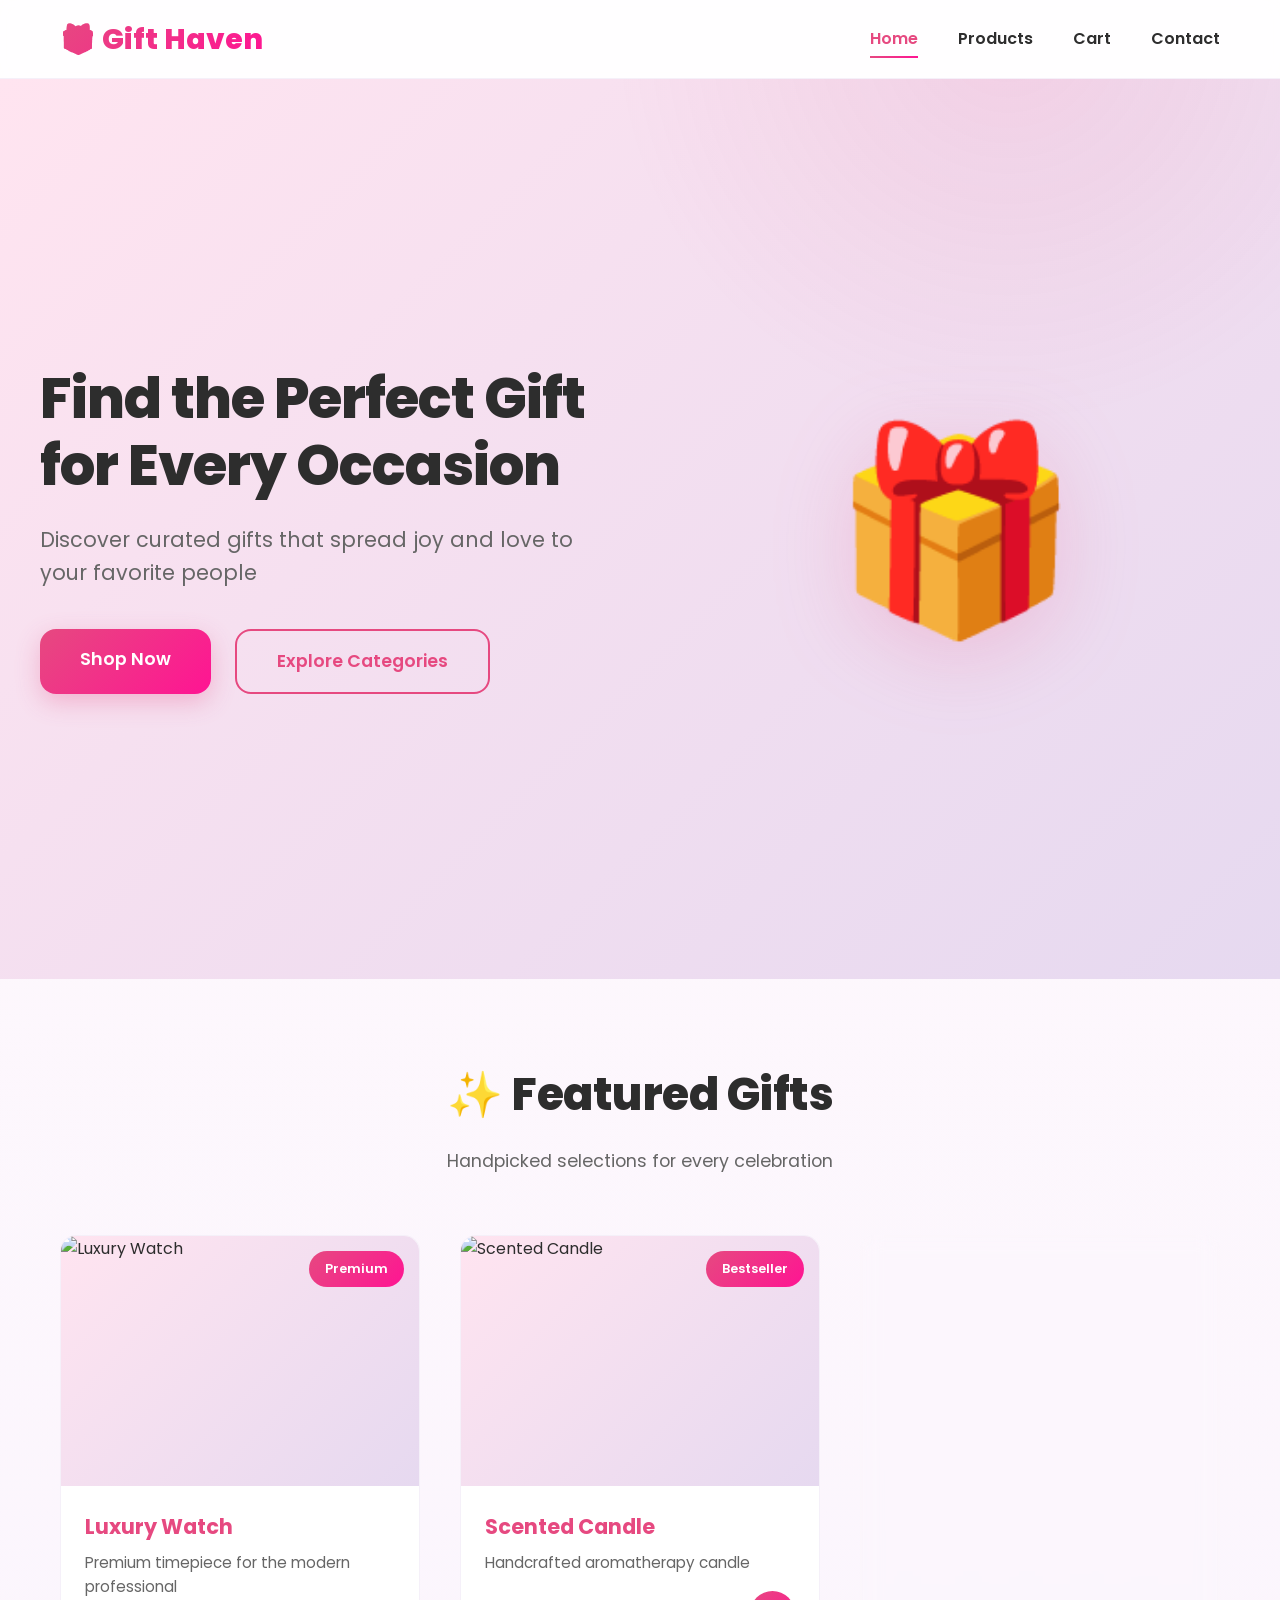
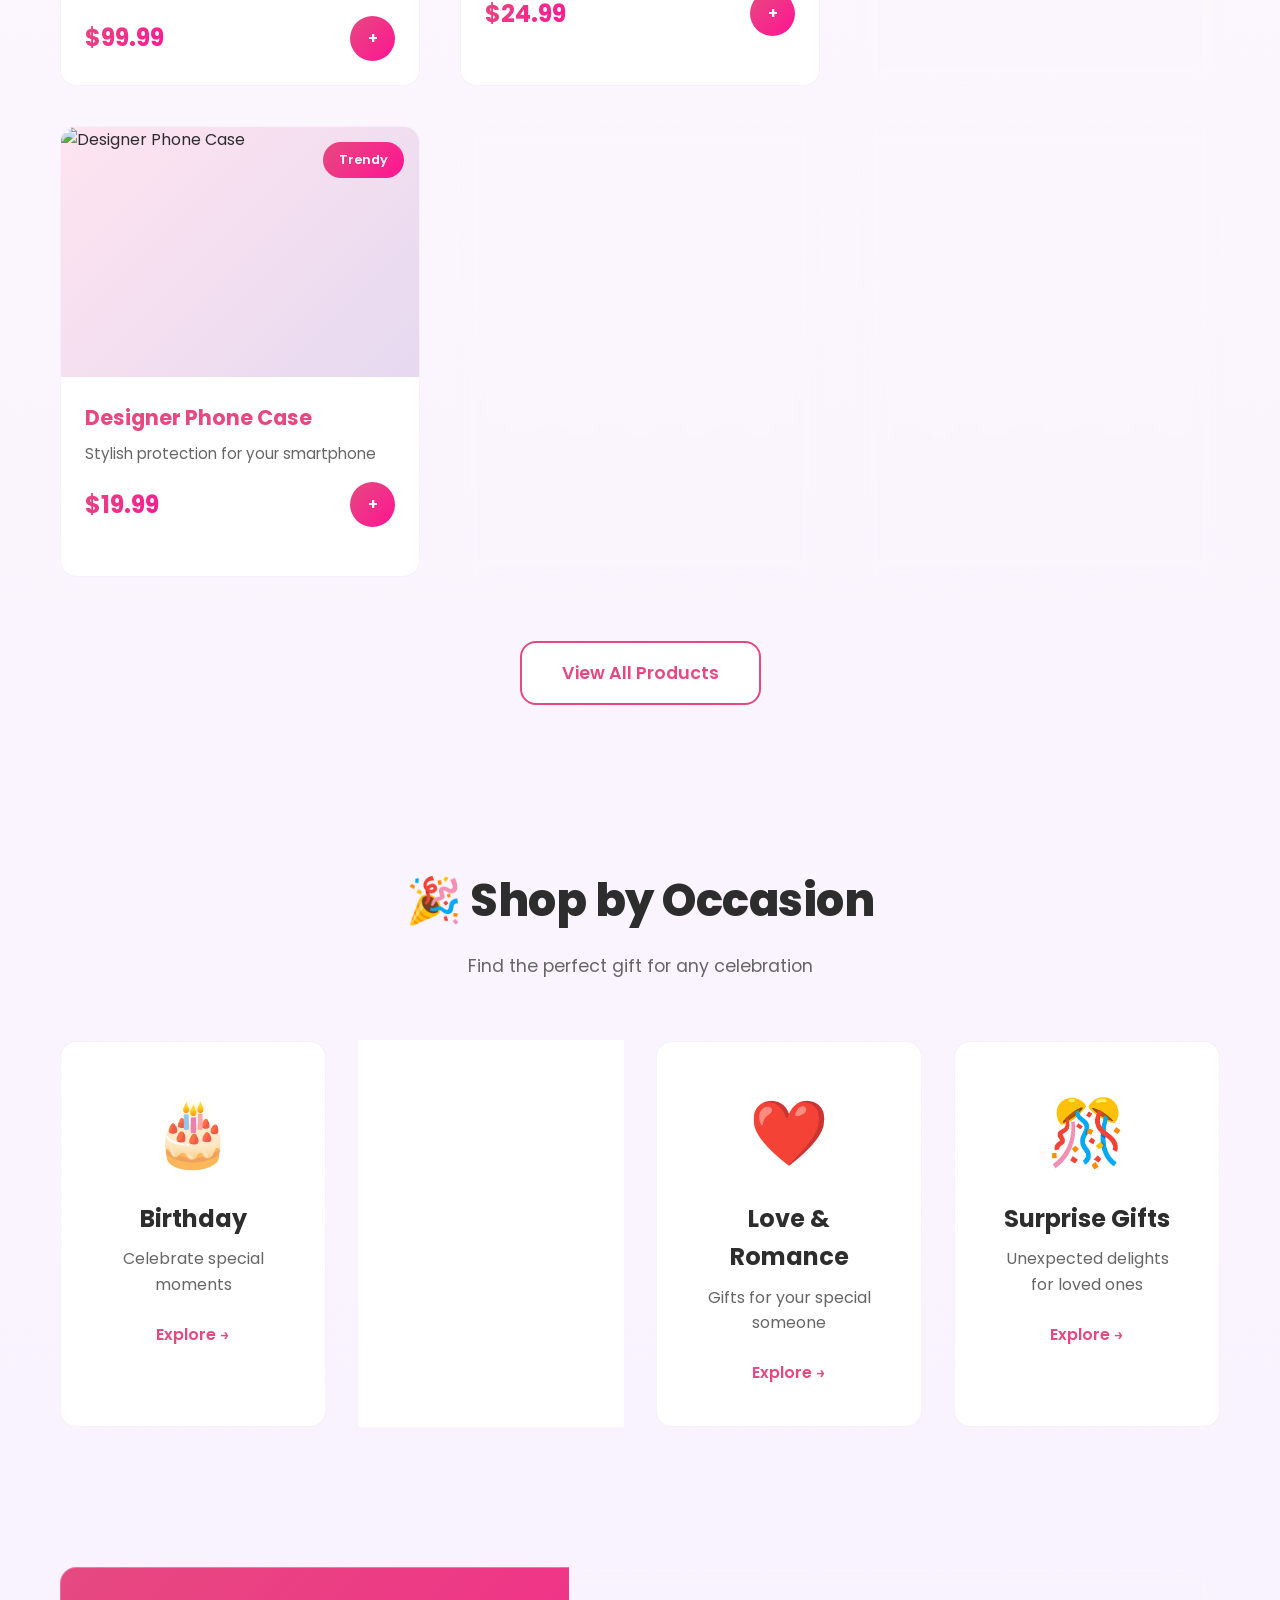
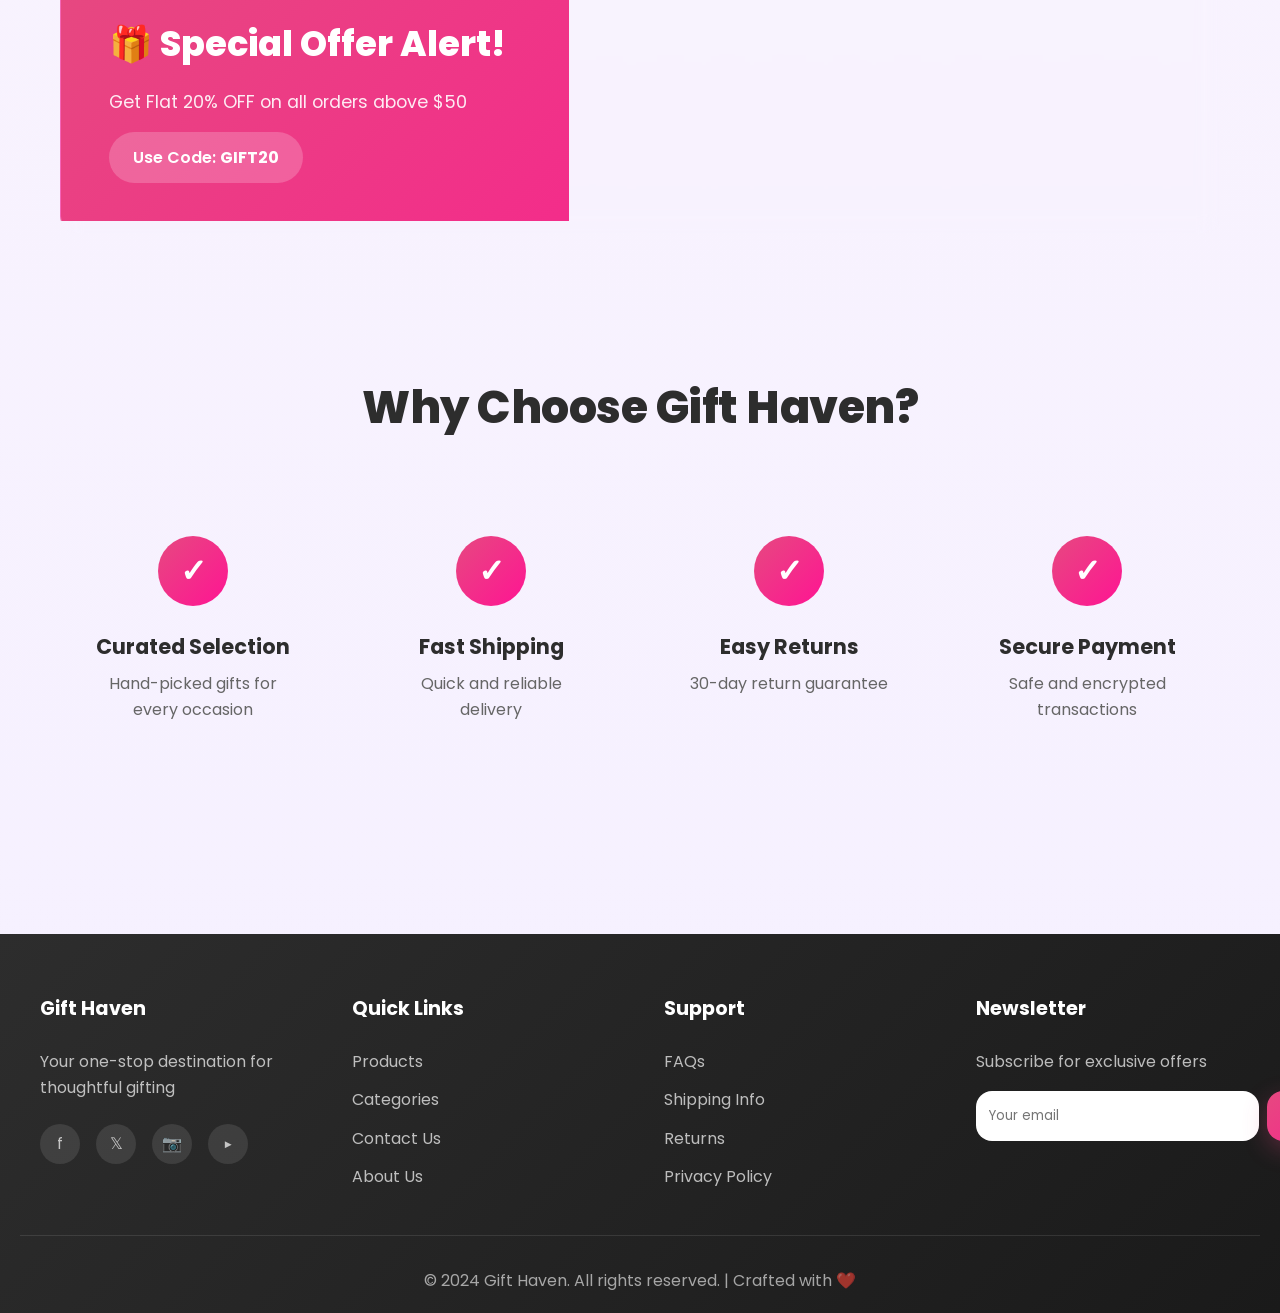
==== gift-haven/index.html @ cdd5e43f "Initial commit: Gift Haven e-commerce website" ====
<!DOCTYPE html>
<html lang="en">

<head>
    <meta charset="UTF-8">
    <meta name="viewport" content="width=device-width, initial-scale=1.0">
    <title>Gift Haven - Find the Perfect Gift for Every Occasion</title>

    <!-- Google Fonts -->
    <link rel="preconnect" href="https://fonts.googleapis.com">
    <link rel="preconnect" href="https://fonts.gstatic.com" crossorigin>
    <link
        href="https://fonts.googleapis.com/css2?family=Poppins:wght@300;400;500;600;700;800&family=Montserrat:wght@400;500;600;700&display=swap"
        rel="stylesheet">

    <link rel="stylesheet" href="css/style.css">
</head>

<body>
    <!-- Navigation Bar -->
    <nav class="navbar" id="navbar">
        <div class="nav-container">
            <div class="logo">🎁 Gift Haven</div>
            <ul class="nav-menu">
                <li><a href="#home" class="nav-link active">Home</a></li>
                <li><a href="products.html" class="nav-link">Products</a></li>
                <li><a href="cart.html" class="nav-link">Cart</a></li>
                <li><a href="contact.html" class="nav-link">Contact</a></li>
            </ul>
        </div>
    </nav>

    <!-- Hero Section -->
    <header class="hero" id="home">
        <div class="hero-bg-gradient"></div>
        <div class="hero-content">
            <div class="hero-text" data-aos="fade-up">
                <h1>Find the Perfect Gift for Every Occasion</h1>
                <p>Discover curated gifts that spread joy and love to your favorite people</p>
                <div class="hero-buttons">
                    <a href="products.html" class="btn btn-primary btn-lg">Shop Now</a>
                    <a href="#categories" class="btn btn-outline btn-lg">Explore Categories</a>
                </div>
            </div>
            <div class="hero-illustration">
                <div class="gift-box">🎁</div>
            </div>
        </div>
    </header>

    <!-- Featured Products Section -->
    <section class="featured" id="featured">
        <div class="section-header">
            <h2>✨ Featured Gifts</h2>
            <p>Handpicked selections for every celebration</p>
        </div>

        <div class="product-grid">
            <!-- Product Card 1 -->
            <div class="product-card glass-effect" data-aos="fade-up">
                <div class="product-image">
                    <img src="images/placeholder-1.jpg" alt="Luxury Watch">
                    <div class="product-badge">Premium</div>
                </div>
                <div class="product-info">
                    <h3>Luxury Watch</h3>
                    <p>Premium timepiece for the modern professional</p>
                    <div class="product-footer">
                        <span class="price">$99.99</span>
                        <button class="btn btn-icon" onclick="addToCart('Luxury Watch', 99.99)">
                            <span class="cart-icon">+</span>
                        </button>
                    </div>
                </div>
            </div>

            <!-- Product Card 2 -->
            <div class="product-card glass-effect" data-aos="fade-up" data-aos-delay="100">
                <div class="product-image">
                    <img src="images/placeholder-2.jpg" alt="Scented Candle">
                    <div class="product-badge">Bestseller</div>
                </div>
                <div class="product-info">
                    <h3>Scented Candle</h3>
                    <p>Handcrafted aromatherapy candle</p>
                    <div class="product-footer">
                        <span class="price">$24.99</span>
                        <button class="btn btn-icon" onclick="addToCart('Scented Candle', 24.99)">
                            <span class="cart-icon">+</span>
                        </button>
                    </div>
                </div>
            </div>

            <!-- Product Card 3 -->
            <div class="product-card glass-effect" data-aos="fade-up" data-aos-delay="200">
                <div class="product-image">
                    <img src="images/placeholder-3.jpg" alt="Wireless Headphones">
                    <div class="product-badge">New</div>
                </div>
                <div class="product-info">
                    <h3>Wireless Headphones</h3>
                    <p>Premium sound quality, noise-cancelling</p>
                    <div class="product-footer">
                        <span class="price">$79.99</span>
                        <button class="btn btn-icon" onclick="addToCart('Wireless Headphones', 79.99)">
                            <span class="cart-icon">+</span>
                        </button>
                    </div>
                </div>
            </div>

            <!-- Product Card 4 -->
            <div class="product-card glass-effect" data-aos="fade-up" data-aos-delay="300">
                <div class="product-image">
                    <img src="images/placeholder-4.jpg" alt="Designer Phone Case">
                    <div class="product-badge">Trendy</div>
                </div>
                <div class="product-info">
                    <h3>Designer Phone Case</h3>
                    <p>Stylish protection for your smartphone</p>
                    <div class="product-footer">
                        <span class="price">$19.99</span>
                        <button class="btn btn-icon" onclick="addToCart('Designer Phone Case', 19.99)">
                            <span class="cart-icon">+</span>
                        </button>
                    </div>
                </div>
            </div>

            <!-- Product Card 5 -->
            <div class="product-card glass-effect" data-aos="fade-up" data-aos-delay="400">
                <div class="product-image">
                    <img src="images/placeholder-5.jpg" alt="Smart Coffee Maker">
                    <div class="product-badge">Tech</div>
                </div>
                <div class="product-info">
                    <h3>Smart Coffee Maker</h3>
                    <p>App-controlled brewing for tech enthusiasts</p>
                    <div class="product-footer">
                        <span class="price">$129.99</span>
                        <button class="btn btn-icon" onclick="addToCart('Smart Coffee Maker', 129.99)">
                            <span class="cart-icon">+</span>
                        </button>
                    </div>
                </div>
            </div>

            <!-- Product Card 6 -->
            <div class="product-card glass-effect" data-aos="fade-up" data-aos-delay="500">
                <div class="product-image">
                    <img src="images/placeholder-6.jpg" alt="Ceramic Plant Pot">
                    <div class="product-badge">Eco</div>
                </div>
                <div class="product-info">
                    <h3>Ceramic Plant Pot</h3>
                    <p>Beautiful handmade plant container</p>
                    <div class="product-footer">
                        <span class="price">$34.99</span>
                        <button class="btn btn-icon" onclick="addToCart('Ceramic Plant Pot', 34.99)">
                            <span class="cart-icon">+</span>
                        </button>
                    </div>
                </div>
            </div>
        </div>

        <div class="view-all-container">
            <a href="products.html" class="btn btn-secondary btn-lg">View All Products</a>
        </div>
    </section>

    <!-- Categories Section -->
    <section class="categories" id="categories">
        <div class="section-header">
            <h2>🎉 Shop by Occasion</h2>
            <p>Find the perfect gift for any celebration</p>
        </div>

        <div class="categories-grid">
            <!-- Birthday Category -->
            <div class="category-card glass-effect" data-aos="fade-up">
                <div class="category-icon">🎂</div>
                <h3>Birthday</h3>
                <p>Celebrate special moments</p>
                <a href="products.html" class="category-link">Explore →</a>
            </div>

            <!-- Anniversary Category -->
            <div class="category-card glass-effect" data-aos="fade-up" data-aos-delay="100">
                <div class="category-icon">💑</div>
                <h3>Anniversary</h3>
                <p>Express your love and affection</p>
                <a href="products.html" class="category-link">Explore →</a>
            </div>

            <!-- Love & Romance Category -->
            <div class="category-card glass-effect" data-aos="fade-up" data-aos-delay="200">
                <div class="category-icon">❤️</div>
                <h3>Love & Romance</h3>
                <p>Gifts for your special someone</p>
                <a href="products.html" class="category-link">Explore →</a>
            </div>

            <!-- Surprise & Celebration Category -->
            <div class="category-card glass-effect" data-aos="fade-up" data-aos-delay="300">
                <div class="category-icon">🎊</div>
                <h3>Surprise Gifts</h3>
                <p>Unexpected delights for loved ones</p>
                <a href="products.html" class="category-link">Explore →</a>
            </div>
        </div>
    </section>

    <!-- Special Offer Banner -->
    <section class="special-offer">
        <div class="offer-content glass-effect">
            <div class="offer-text">
                <h2>🎁 Special Offer Alert!</h2>
                <p>Get Flat 20% OFF on all orders above $50</p>
                <span class="offer-code">Use Code: <strong>GIFT20</strong></span>
            </div>
            <a href="products.html" class="btn btn-white btn-lg">Claim Your Discount</a>
        </div>
    </section>

    <!-- Why Choose Us Section -->
    <section class="why-us">
        <div class="section-header">
            <h2>Why Choose Gift Haven?</h2>
        </div>

        <div class="benefits-grid">
            <div class="benefit-card" data-aos="fade-up">
                <div class="benefit-icon">✓</div>
                <h3>Curated Selection</h3>
                <p>Hand-picked gifts for every occasion</p>
            </div>

            <div class="benefit-card" data-aos="fade-up" data-aos-delay="100">
                <div class="benefit-icon">✓</div>
                <h3>Fast Shipping</h3>
                <p>Quick and reliable delivery</p>
            </div>

            <div class="benefit-card" data-aos="fade-up" data-aos-delay="200">
                <div class="benefit-icon">✓</div>
                <h3>Easy Returns</h3>
                <p>30-day return guarantee</p>
            </div>

            <div class="benefit-card" data-aos="fade-up" data-aos-delay="300">
                <div class="benefit-icon">✓</div>
                <h3>Secure Payment</h3>
                <p>Safe and encrypted transactions</p>
            </div>
        </div>
    </section>

    <!-- Footer -->
    <footer class="footer">
        <div class="footer-container">
            <div class="footer-section">
                <h4>Gift Haven</h4>
                <p>Your one-stop destination for thoughtful gifting</p>
                <div class="social-links">
                    <a href="#" class="social-icon">f</a>
                    <a href="#" class="social-icon">𝕏</a>
                    <a href="#" class="social-icon">📷</a>
                    <a href="#" class="social-icon">▶️</a>
                </div>
            </div>

            <div class="footer-section">
                <h4>Quick Links</h4>
                <ul>
                    <li><a href="products.html">Products</a></li>
                    <li><a href="#categories">Categories</a></li>
                    <li><a href="contact.html">Contact Us</a></li>
                    <li><a href="#">About Us</a></li>
                </ul>
            </div>

            <div class="footer-section">
                <h4>Support</h4>
                <ul>
                    <li><a href="#">FAQs</a></li>
                    <li><a href="#">Shipping Info</a></li>
                    <li><a href="#">Returns</a></li>
                    <li><a href="#">Privacy Policy</a></li>
                </ul>
            </div>

            <div class="footer-section">
                <h4>Newsletter</h4>
                <p>Subscribe for exclusive offers</p>
                <form class="newsletter-form">
                    <input type="email" placeholder="Your email" required>
                    <button type="submit" class="btn btn-primary">Subscribe</button>
                </form>
            </div>
        </div>

        <div class="footer-bottom">
            <p>&copy; 2024 Gift Haven. All rights reserved. | Crafted with ❤️</p>
        </div>
    </footer>

    <script src="js/script.js"></script>
    <script>
        // Navbar scroll effect
        window.addEventListener('scroll', function () {
            const navbar = document.getElementById('navbar');
            if (window.scrollY > 50) {
                navbar.classList.add('scrolled');
            } else {
                navbar.classList.remove('scrolled');
            }
        });

        // Smooth scroll for navigation links
        document.querySelectorAll('a[href^="#"]').forEach(anchor => {
            anchor.addEventListener('click', function (e) {
                e.preventDefault();
                const target = document.querySelector(this.getAttribute('href'));
                if (target) {
                    target.scrollIntoView({ behavior: 'smooth' });
                }
            });
        });
    </script>
</body>

</html>
---- gift-haven/css/style.css ----
/* ================================
   Gift Haven - Premium Stylesheet
   ================================ */

/* Root Variables with Modern Color Palette */
:root {
    --primary-color: #e64980;
    --secondary-color: #ff1493;
    --accent-color: #b19cd9;
    --light-purple: #e6d9f0;
    --soft-pink: #ffe4f0;
    --white: #ffffff;
    --dark-text: #2d2d2d;
    --light-text: #666666;
    --border-color: rgba(230, 217, 240, 0.4);
    --padding: 20px;
    --border-radius: 16px;
    --gradient-primary: linear-gradient(135deg, #e64980 0%, #ff1493 100%);
    --gradient-light: linear-gradient(135deg, #ffe4f0 0%, #e6d9f0 100%);
}

/* Animations */
@keyframes fadeInUp {
    from {
        opacity: 0;
        transform: translateY(30px);
    }
    to {
        opacity: 1;
        transform: translateY(0);
    }
}

@keyframes slideIn {
    from {
        transform: translateX(400px);
        opacity: 0;
    }
    to {
        transform: translateX(0);
        opacity: 1;
    }
}

@keyframes slideOut {
    from {
        transform: translateX(0);
        opacity: 1;
    }
    to {
        transform: translateX(400px);
        opacity: 0;
    }
}

@keyframes float {
    0%, 100% {
        transform: translateY(0px);
    }
    50% {
        transform: translateY(-15px);
    }
}

@keyframes glow {
    0%, 100% {
        box-shadow: 0 0 20px rgba(230, 73, 128, 0.3);
    }
    50% {
        box-shadow: 0 0 40px rgba(230, 73, 128, 0.6);
    }
}

/* Reset & Base Styles */
* {
    margin: 0;
    padding: 0;
    box-sizing: border-box;
}

html {
    scroll-behavior: smooth;
}

body {
    font-family: 'Poppins', 'Montserrat', sans-serif;
    line-height: 1.6;
    color: var(--dark-text);
    background: linear-gradient(180deg, #fff9fc 0%, #f5f0ff 100%);
    min-height: 100vh;
}

/* Glassmorphism Effect */
.glass-effect {
    background: rgba(255, 255, 255, 0.95);
    backdrop-filter: blur(10px);
    border: 1px solid var(--border-color);
    border-radius: var(--border-radius);
}

/* ================================
   Navigation Bar - Modern Sticky
   ================================ */
.navbar {
    background: rgba(255, 255, 255, 0.8);
    backdrop-filter: blur(10px);
    border-bottom: 1px solid var(--border-color);
    position: sticky;
    top: 0;
    z-index: 1000;
    transition: all 0.3s ease;
}

.navbar.scrolled {
    box-shadow: 0 8px 32px rgba(0, 0, 0, 0.1);
    background: rgba(255, 255, 255, 0.95);
}

.nav-container {
    max-width: 1200px;
    margin: 0 auto;
    display: flex;
    justify-content: space-between;
    align-items: center;
    padding: 1rem var(--padding);
}

.logo {
    font-size: 1.8rem;
    font-weight: 800;
    background: var(--gradient-primary);
    -webkit-background-clip: text;
    -webkit-text-fill-color: transparent;
    background-clip: text;
    transition: transform 0.3s ease;
}

.logo:hover {
    transform: scale(1.05);
}

.nav-menu {
    list-style: none;
    display: flex;
    gap: 2.5rem;
}

.nav-link {
    text-decoration: none;
    color: var(--dark-text);
    font-weight: 600;
    font-size: 1rem;
    transition: all 0.3s ease;
    position: relative;
    padding: 0.5rem 0;
}

.nav-link::after {
    content: '';
    position: absolute;
    bottom: 0;
    left: 0;
    width: 0;
    height: 2px;
    background: var(--gradient-primary);
    transition: width 0.3s ease;
}

.nav-link:hover::after,
.nav-link.active::after {
    width: 100%;
}

.nav-link:hover,
.nav-link.active {
    color: var(--primary-color);
}

/* ================================
   Hero Section - Modern & Animated
   ================================ */
.hero {
    position: relative;
    min-height: 100vh;
    display: flex;
    align-items: center;
    justify-content: center;
    overflow: hidden;
    padding: 80px var(--padding);
}

.hero-bg-gradient {
    position: absolute;
    top: 0;
    left: 0;
    right: 0;
    bottom: 0;
    background: var(--gradient-light);
    z-index: 0;
}

.hero::before {
    content: '';
    position: absolute;
    top: -50%;
    right: -10%;
    width: 800px;
    height: 800px;
    background: radial-gradient(circle, rgba(230, 73, 128, 0.1) 0%, transparent 70%);
    border-radius: 50%;
    z-index: 1;
}

.hero {
    background: linear-gradient(135deg, #ffe4f0 0%, #e6d9f0 50%, #fff9fc 100%);
}

.hero-content {
    max-width: 1200px;
    display: grid;
    grid-template-columns: 1fr 1fr;
    gap: 4rem;
    align-items: center;
    position: relative;
    z-index: 2;
}

.hero-text {
    animation: fadeInUp 1s ease-out;
}

.hero-text h1 {
    font-size: 3.5rem;
    font-weight: 800;
    line-height: 1.2;
    margin-bottom: 1.5rem;
    color: var(--dark-text);
    letter-spacing: -1px;
}

.hero-text h1 span {
    background: var(--gradient-primary);
    -webkit-background-clip: text;
    -webkit-text-fill-color: transparent;
    background-clip: text;
}

.hero-text p {
    font-size: 1.3rem;
    color: var(--light-text);
    margin-bottom: 2.5rem;
    font-weight: 400;
}

.hero-buttons {
    display: flex;
    gap: 1.5rem;
    flex-wrap: wrap;
}

.hero-illustration {
    animation: float 3s ease-in-out infinite;
    text-align: center;
}

.gift-box {
    font-size: 200px;
    filter: drop-shadow(0 20px 40px rgba(230, 73, 128, 0.2));
    animation: glow 3s ease-in-out infinite;
}

/* ================================
   Button Styles - Modern
   ================================ */
.btn {
    padding: 0.9rem 2rem;
    border: none;
    border-radius: var(--border-radius);
    cursor: pointer;
    font-weight: 600;
    font-size: 1rem;
    text-decoration: none;
    display: inline-block;
    transition: all 0.3s ease;
    text-align: center;
    font-family: 'Poppins', sans-serif;
}

.btn-primary {
    background: var(--gradient-primary);
    color: var(--white);
    box-shadow: 0 8px 24px rgba(230, 73, 128, 0.3);
}

.btn-primary:hover {
    transform: translateY(-3px);
    box-shadow: 0 12px 32px rgba(230, 73, 128, 0.5);
}

.btn-secondary {
    background: var(--white);
    color: var(--primary-color);
    border: 2px solid var(--primary-color);
}

.btn-secondary:hover {
    background: var(--primary-color);
    color: var(--white);
    transform: translateY(-2px);
}

.btn-outline {
    background: transparent;
    color: var(--primary-color);
    border: 2px solid var(--primary-color);
}

.btn-outline:hover {
    background: var(--primary-color);
    color: var(--white);
}

.btn-lg {
    padding: 1rem 2.5rem;
    font-size: 1.1rem;
}

.btn-white {
    background: var(--white);
    color: var(--primary-color);
    box-shadow: 0 8px 24px rgba(0, 0, 0, 0.1);
}

.btn-white:hover {
    transform: translateY(-3px);
    box-shadow: 0 12px 32px rgba(0, 0, 0, 0.15);
}

.btn-icon {
    width: 45px;
    height: 45px;
    border-radius: 50%;
    padding: 0;
    display: flex;
    align-items: center;
    justify-content: center;
    background: var(--gradient-primary);
    color: var(--white);
}

.btn-icon:hover {
    transform: scale(1.1);
}

.btn-add {
    width: 100%;
    background: var(--gradient-primary);
    color: var(--white);
}

/* ================================
   Featured Section
   ================================ */
.featured {
    max-width: 1200px;
    margin: 0 auto;
    padding: 80px var(--padding);
}

.section-header {
    text-align: center;
    margin-bottom: 60px;
}

.section-header h2 {
    font-size: 2.8rem;
    font-weight: 800;
    color: var(--dark-text);
    margin-bottom: 1rem;
    letter-spacing: -0.5px;
}

.section-header p {
    font-size: 1.1rem;
    color: var(--light-text);
    max-width: 500px;
    margin: 0 auto;
}

/* ================================
   Product Grid - Modern Cards
   ================================ */
.product-grid {
    display: grid;
    grid-template-columns: repeat(auto-fit, minmax(300px, 1fr));
    gap: 2.5rem;
    margin-bottom: 4rem;
}

.product-card {
    background: var(--white);
    border-radius: var(--border-radius);
    overflow: hidden;
    transition: all 0.3s ease;
    animation: fadeInUp 0.6s ease-out backwards;
}

.product-card:hover {
    transform: translateY(-10px);
    box-shadow: 0 20px 40px rgba(0, 0, 0, 0.1);
}

.product-image {
    position: relative;
    height: 250px;
    overflow: hidden;
    background: linear-gradient(135deg, #ffe4f0 0%, #e6d9f0 100%);
}

.product-image img {
    width: 100%;
    height: 100%;
    object-fit: cover;
    transition: transform 0.3s ease;
}

.product-card:hover .product-image img {
    transform: scale(1.05);
}

.product-badge {
    position: absolute;
    top: 15px;
    right: 15px;
    background: var(--gradient-primary);
    color: var(--white);
    padding: 0.5rem 1rem;
    border-radius: 30px;
    font-size: 0.8rem;
    font-weight: 600;
}

.product-info {
    padding: 1.5rem;
}

.product-info h3 {
    font-size: 1.3rem;
    font-weight: 700;
    color: var(--primary-color);
    margin-bottom: 0.5rem;
}

.product-info p {
    color: var(--light-text);
    font-size: 0.95rem;
    margin-bottom: 1rem;
}

.product-footer {
    display: flex;
    justify-content: space-between;
    align-items: center;
}

.price {
    font-size: 1.5rem;
    font-weight: 700;
    background: var(--gradient-primary);
    -webkit-background-clip: text;
    -webkit-text-fill-color: transparent;
    background-clip: text;
}

.view-all-container {
    text-align: center;
    margin-top: 2rem;
}

/* ================================
   Categories Section
   ================================ */
.categories {
    max-width: 1200px;
    margin: 0 auto;
    padding: 80px var(--padding);
}

.categories-grid {
    display: grid;
    grid-template-columns: repeat(auto-fit, minmax(250px, 1fr));
    gap: 2rem;
}

.category-card {
    padding: 2.5rem;
    text-align: center;
    cursor: pointer;
    transition: all 0.3s ease;
    animation: fadeInUp 0.6s ease-out backwards;
}

.category-card:hover {
    transform: translateY(-8px);
    box-shadow: 0 20px 40px rgba(230, 73, 128, 0.15);
}

.category-icon {
    font-size: 4rem;
    margin-bottom: 1rem;
    animation: float 3s ease-in-out infinite;
}

.category-card h3 {
    font-size: 1.5rem;
    font-weight: 700;
    color: var(--dark-text);
    margin-bottom: 0.5rem;
}

.category-card p {
    color: var(--light-text);
    margin-bottom: 1.5rem;
}

.category-link {
    color: var(--primary-color);
    text-decoration: none;
    font-weight: 600;
    transition: all 0.3s ease;
}

.category-link:hover {
    color: var(--secondary-color);
}

/* ================================
   Special Offer Section
   ================================ */
.special-offer {
    max-width: 1200px;
    margin: 60px auto;
    padding: 0 var(--padding);
}

.offer-content {
    background: var(--gradient-primary);
    padding: 3rem;
    border-radius: var(--border-radius);
    display: flex;
    justify-content: space-between;
    align-items: center;
    gap: 2rem;
}

.offer-text {
    flex: 1;
}

.offer-text h2 {
    font-size: 2.2rem;
    color: var(--white);
    font-weight: 800;
    margin-bottom: 1rem;
}

.offer-text p {
    font-size: 1.1rem;
    color: rgba(255, 255, 255, 0.9);
    margin-bottom: 1rem;
}

.offer-code {
    display: inline-block;
    background: rgba(255, 255, 255, 0.2);
    padding: 0.8rem 1.5rem;
    border-radius: 30px;
    color: var(--white);
    font-weight: 600;
}

.offer-content .btn {
    white-space: nowrap;
}

/* ================================
   Why Choose Us Section
   ================================ */
.why-us {
    max-width: 1200px;
    margin: 0 auto;
    padding: 80px var(--padding);
}

.benefits-grid {
    display: grid;
    grid-template-columns: repeat(auto-fit, minmax(250px, 1fr));
    gap: 2rem;
}

.benefit-card {
    text-align: center;
    padding: 2rem;
    animation: fadeInUp 0.6s ease-out backwards;
}

.benefit-icon {
    width: 70px;
    height: 70px;
    margin: 0 auto 1.5rem;
    background: var(--gradient-primary);
    color: var(--white);
    border-radius: 50%;
    display: flex;
    align-items: center;
    justify-content: center;
    font-size: 2rem;
    font-weight: bold;
}

.benefit-card h3 {
    font-size: 1.3rem;
    font-weight: 700;
    color: var(--dark-text);
    margin-bottom: 0.5rem;
}

.benefit-card p {
    color: var(--light-text);
}

/* ================================
   Footer - Premium Style
   ================================ */
.footer {
    background: linear-gradient(135deg, #2d2d2d 0%, #1a1a1a 100%);
    color: var(--white);
    padding: 60px var(--padding) 20px;
    margin-top: 100px;
}

.footer-container {
    max-width: 1200px;
    margin: 0 auto;
    display: grid;
    grid-template-columns: repeat(auto-fit, minmax(250px, 1fr));
    gap: 3rem;
    margin-bottom: 2rem;
}

.footer-section h4 {
    font-size: 1.2rem;
    font-weight: 700;
    margin-bottom: 1.5rem;
    color: var(--white);
}

.footer-section p {
    color: rgba(255, 255, 255, 0.7);
    margin-bottom: 1rem;
}

.footer-section ul {
    list-style: none;
}

.footer-section ul li {
    margin-bottom: 0.8rem;
}

.footer-section a {
    color: rgba(255, 255, 255, 0.7);
    text-decoration: none;
    transition: color 0.3s ease;
}

.footer-section a:hover {
    color: var(--white);
}

.social-links {
    display: flex;
    gap: 1rem;
    margin-top: 1.5rem;
}

.social-icon {
    width: 40px;
    height: 40px;
    background: rgba(255, 255, 255, 0.1);
    border-radius: 50%;
    display: flex;
    align-items: center;
    justify-content: center;
    color: var(--white);
    text-decoration: none;
    transition: all 0.3s ease;
}

.social-icon:hover {
    background: var(--primary-color);
    transform: translateY(-3px);
}

.newsletter-form {
    display: flex;
    gap: 0.5rem;
    margin-top: 1rem;
}

.newsletter-form input {
    flex: 1;
    padding: 0.8rem;
    border: none;
    border-radius: var(--border-radius);
    font-family: inherit;
}

.newsletter-form .btn {
    padding: 0.8rem 1.5rem;
}

.footer-bottom {
    text-align: center;
    padding-top: 2rem;
    border-top: 1px solid rgba(255, 255, 255, 0.1);
    color: rgba(255, 255, 255, 0.6);
}

/* ================================
   Container
   ================================ */
.container {
    max-width: 1200px;
    margin: 0 auto;
    padding: 2rem var(--padding);
}

/* ================================
   Responsive Design
   ================================ */

@media (max-width: 1024px) {
    .hero-content {
        grid-template-columns: 1fr;
        gap: 2rem;
    }

    .hero-text h1 {
        font-size: 2.5rem;
    }

    .gift-box {
        font-size: 120px;
    }

    .offer-content {
        flex-direction: column;
        text-align: center;
    }
}

@media (max-width: 768px) {
    .nav-menu {
        gap: 1rem;
    }

    .logo {
        font-size: 1.3rem;
    }

    .hero-text h1 {
        font-size: 2rem;
    }

    .hero-text p {
        font-size: 1rem;
    }

    .product-grid {
        grid-template-columns: repeat(auto-fit, minmax(200px, 1fr));
        gap: 1.5rem;
    }

    .section-header h2 {
        font-size: 2rem;
    }

    .offer-content {
        padding: 2rem;
    }

    .offer-text h2 {
        font-size: 1.5rem;
    }
}

@media (max-width: 480px) {
    .nav-container {
        flex-direction: column;
        gap: 0.5rem;
    }

    .nav-menu {
        flex-direction: column;
        gap: 0.5rem;
        text-align: center;
    }

    .hero {
        padding: 40px var(--padding);
        min-height: auto;
    }

    .hero-text h1 {
        font-size: 1.5rem;
    }

    .hero-text p {
        font-size: 0.95rem;
        margin-bottom: 1.5rem;
    }

    .hero-buttons {
        flex-direction: column;
    }

    .btn-lg {
        padding: 0.9rem 1.5rem;
        font-size: 1rem;
    }

    .gift-box {
        font-size: 80px;
    }

    .product-grid {
        grid-template-columns: 1fr;
        gap: 1rem;
    }

    .section-header h2 {
        font-size: 1.5rem;
    }

    .section-header p {
        font-size: 0.95rem;
    }

    .footer-container {
        grid-template-columns: 1fr;
        gap: 1.5rem;
    }

    .categories-grid {
        gap: 1.5rem;
    }

    .category-icon {
        font-size: 3rem;
    }

    .benefit-card {
        padding: 1.5rem;
    }
}

/* Data attributes for animations */
[data-aos] {
    opacity: 0;
}

[data-aos="fade-up"] {
    animation: fadeInUp 0.6s ease-out forwards;
}

[data-aos-delay="100"] {
    animation-delay: 0.1s;
}

[data-aos-delay="200"] {
    animation-delay: 0.2s;
}

[data-aos-delay="300"] {
    animation-delay: 0.3s;
}

[data-aos-delay="400"] {
    animation-delay: 0.4s;
}

[data-aos-delay="500"] {
    animation-delay: 0.5s;
}
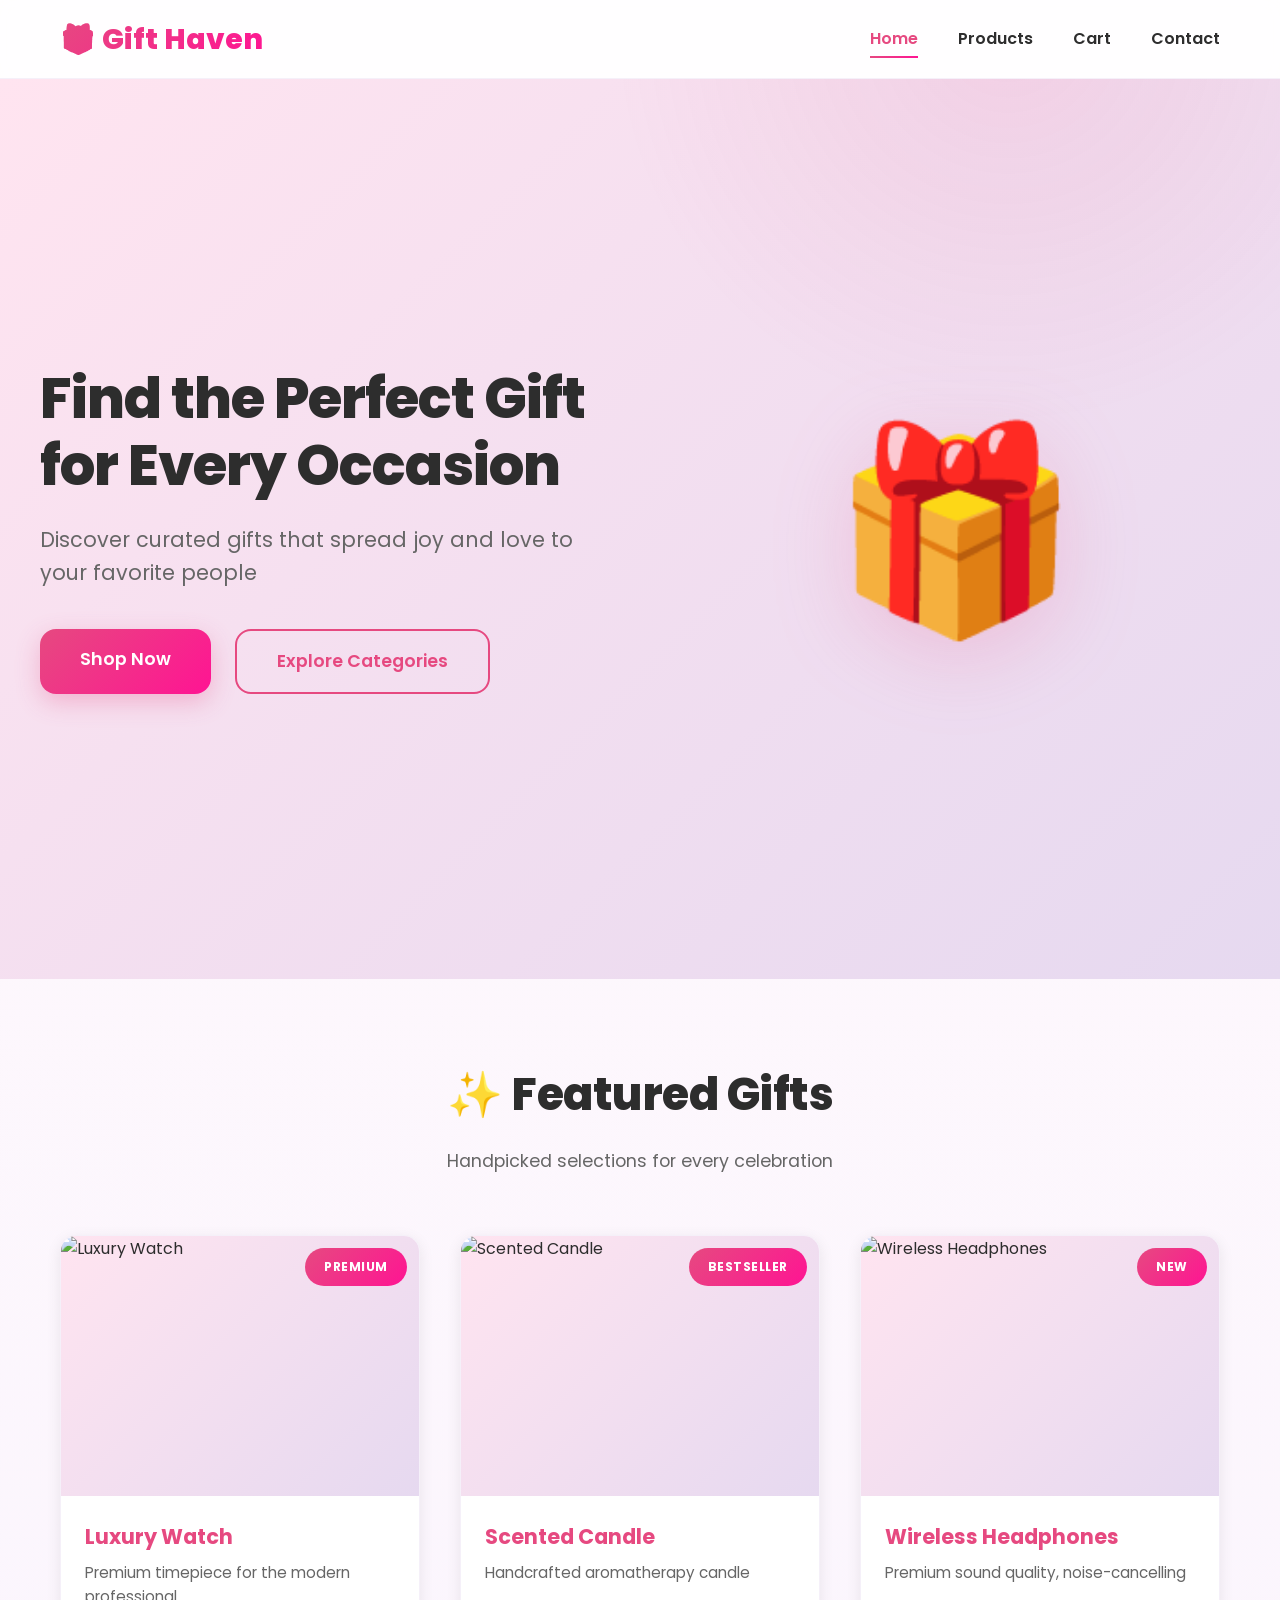
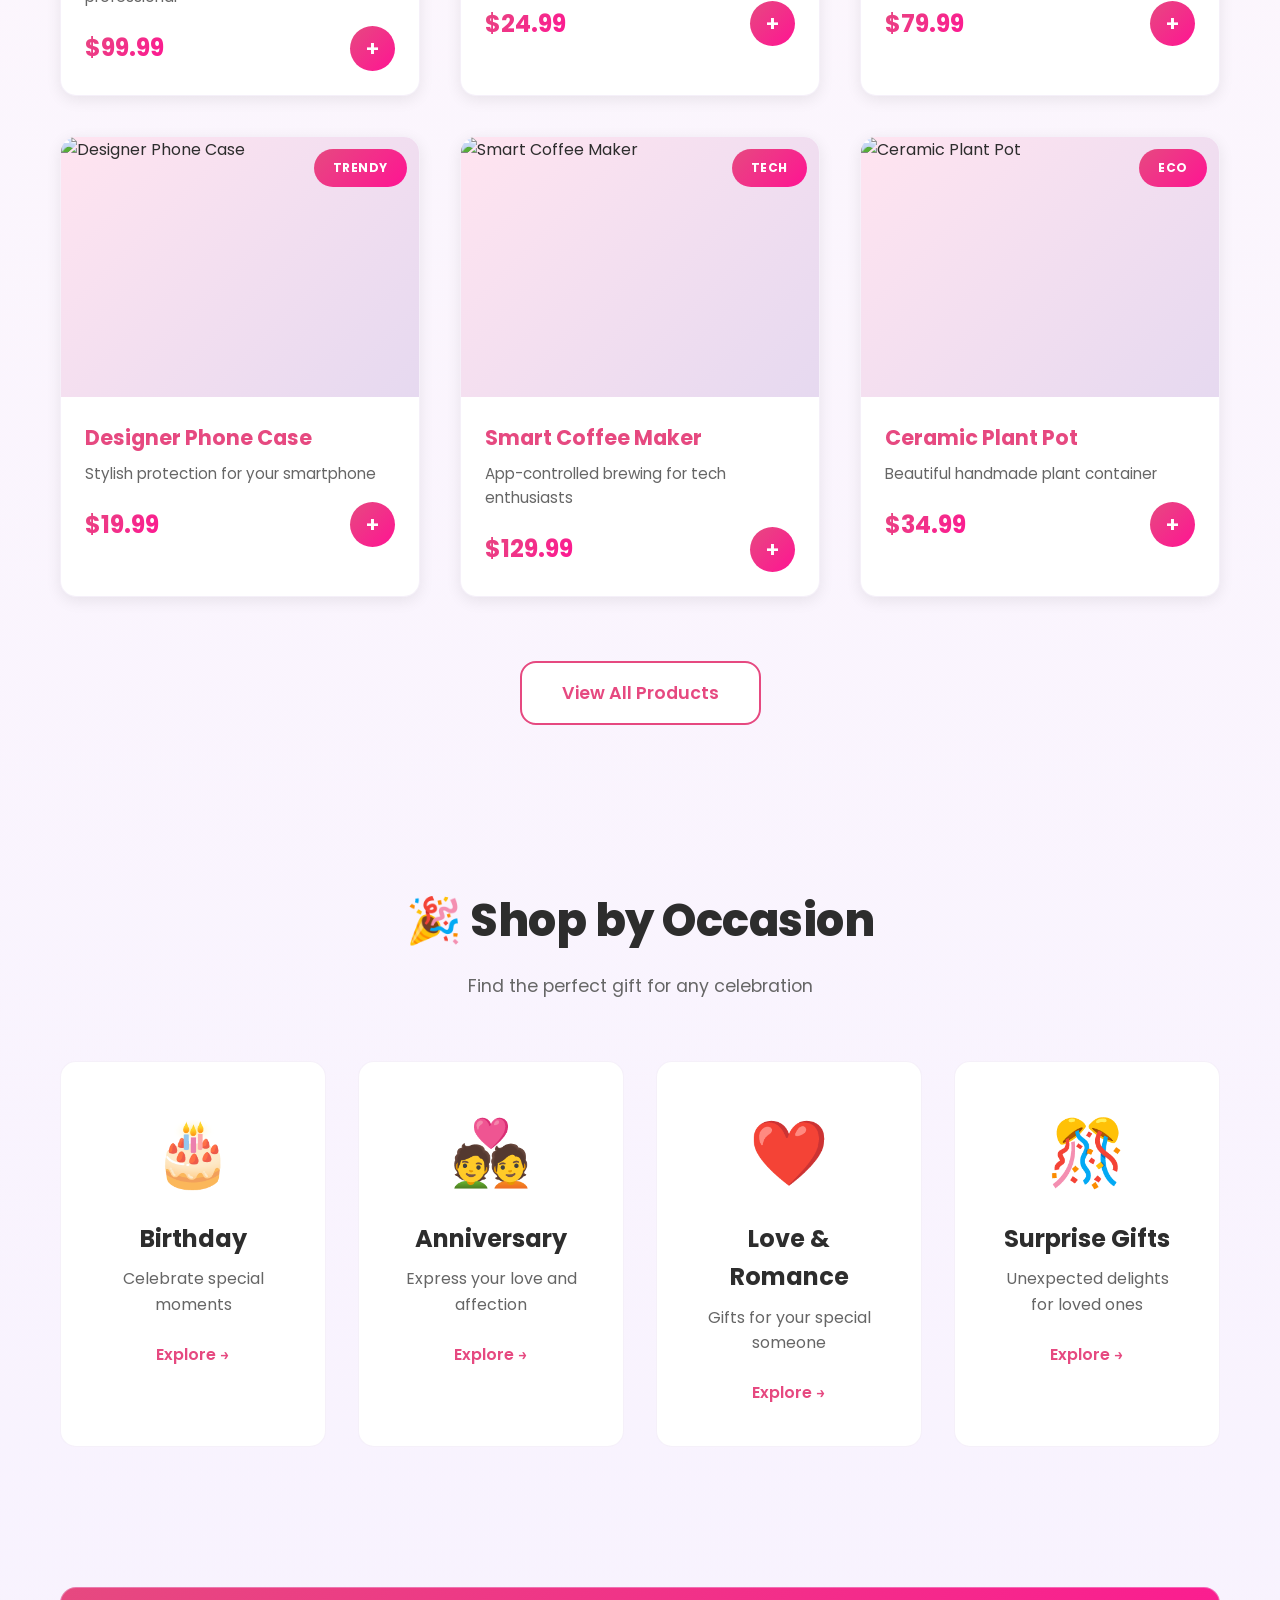
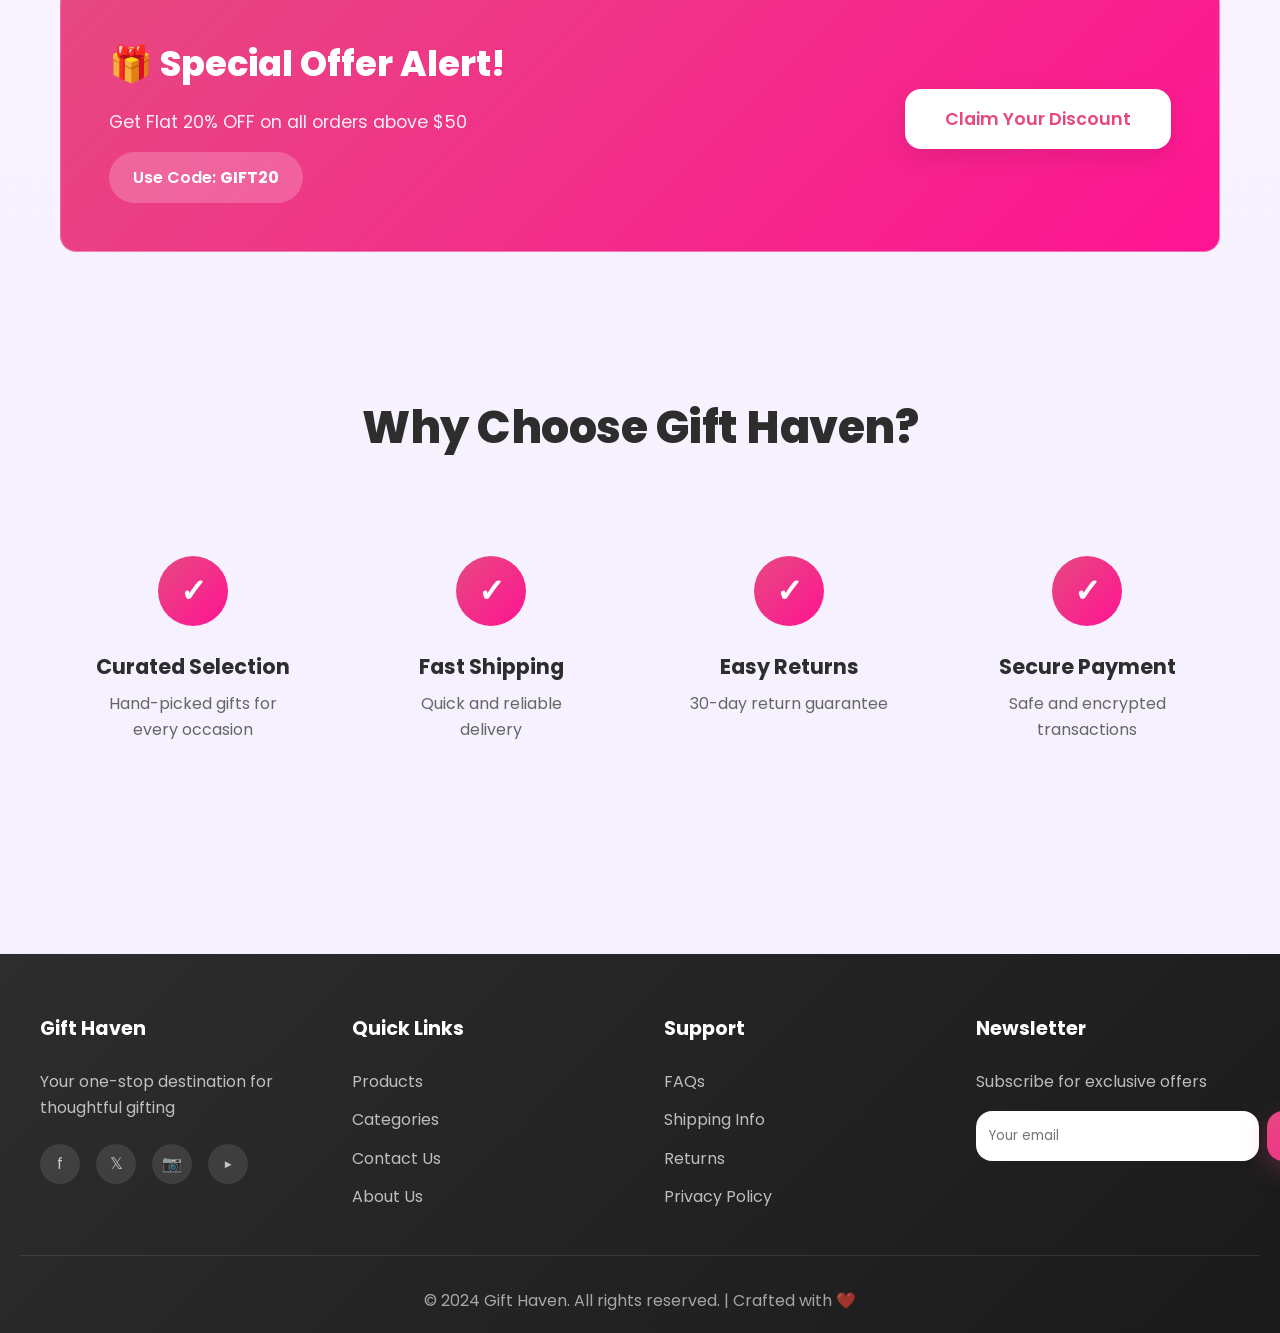
==== commit cffe102c: "Implement complete page navigation and cart synchronization across all pages - Fix index.html navbar" ====
--- a/gift-haven/index.html
+++ b/gift-haven/index.html
@@ -22,9 +22,9 @@
         <div class="nav-container">
             <div class="logo">🎁 Gift Haven</div>
             <ul class="nav-menu">
-                <li><a href="#home" class="nav-link active">Home</a></li>
+                <li><a href="index.html" class="nav-link active">Home</a></li>
                 <li><a href="products.html" class="nav-link">Products</a></li>
-                <li><a href="cart.html" class="nav-link">Cart</a></li>
+                <li><a href="cart.html" class="nav-link">Cart <span class="cart-count" id="cart-count">0</span></a></li>
                 <li><a href="contact.html" class="nav-link">Contact</a></li>
             </ul>
         </div>
--- a/gift-haven/css/style.css
+++ b/gift-haven/css/style.css
@@ -737,6 +737,864 @@
 }
 
 /* ================================
+   Products Page - Modern Design
+   ================================ */
+
+/* Products Header */
+.products-header {
+    text-align: center;
+    padding: 60px var(--padding) 40px;
+    background: linear-gradient(135deg, #ffe4f0 0%, #e6d9f0 50%, #fff9fc 100%);
+}
+
+.products-header h1 {
+    font-size: 2.8rem;
+    font-weight: 800;
+    color: var(--dark-text);
+    margin-bottom: 0.5rem;
+}
+
+.products-header p {
+    font-size: 1.1rem;
+    color: var(--light-text);
+}
+
+/* Products Container */
+.products-container {
+    max-width: 1400px;
+    margin: 0 auto;
+    padding: 40px var(--padding);
+}
+
+/* Search & Filter Wrapper */
+.search-filter-wrapper {
+    margin-bottom: 40px;
+}
+
+/* Search Bar */
+.search-bar-container {
+    position: relative;
+    margin-bottom: 20px;
+}
+
+.search-input {
+    width: 100%;
+    padding: 15px 20px 15px 45px;
+    border: 1px solid var(--border-color);
+    border-radius: var(--border-radius);
+    font-size: 1rem;
+    font-family: 'Poppins', sans-serif;
+    transition: all 0.3s ease;
+}
+
+.search-input:focus {
+    outline: none;
+    border-color: var(--primary-color);
+    box-shadow: 0 0 15px rgba(230, 73, 128, 0.15);
+}
+
+.search-icon {
+    position: absolute;
+    left: 15px;
+    top: 50%;
+    transform: translateY(-50%);
+    font-size: 1.2rem;
+}
+
+/* Filter Controls */
+.filter-controls {
+    display: grid;
+    grid-template-columns: repeat(auto-fit, minmax(180px, 1fr));
+    gap: 15px;
+    padding: 20px;
+}
+
+.filter-group {
+    display: flex;
+    flex-direction: column;
+}
+
+.filter-group label {
+    font-weight: 600;
+    color: var(--dark-text);
+    margin-bottom: 0.5rem;
+    font-size: 0.95rem;
+}
+
+.filter-group select {
+    padding: 0.8rem;
+    border: 1px solid var(--border-color);
+    border-radius: var(--border-radius);
+    background-color: var(--white);
+    color: var(--dark-text);
+    font-family: 'Poppins', sans-serif;
+    cursor: pointer;
+    transition: all 0.3s ease;
+    font-size: 0.95rem;
+}
+
+.filter-group select:hover {
+    border-color: var(--primary-color);
+}
+
+.filter-group select:focus {
+    outline: none;
+    border-color: var(--primary-color);
+    box-shadow: 0 0 8px rgba(230, 73, 128, 0.2);
+}
+
+/* Clear Filters Button */
+.btn-clear-filters {
+    padding: 0.8rem 1.5rem;
+    background: rgba(230, 73, 128, 0.1);
+    color: var(--primary-color);
+    border: 1px solid var(--primary-color);
+    border-radius: var(--border-radius);
+    cursor: pointer;
+    font-weight: 600;
+    transition: all 0.3s ease;
+    align-self: flex-end;
+}
+
+.btn-clear-filters:hover {
+    background: var(--primary-color);
+    color: var(--white);
+}
+
+/* Products Info */
+.products-info {
+    margin-bottom: 20px;
+}
+
+.products-info p {
+    color: var(--light-text);
+    font-weight: 500;
+}
+
+/* Products Grid */
+.products-grid {
+    display: grid;
+    grid-template-columns: repeat(auto-fill, minmax(280px, 1fr));
+    gap: 2.5rem;
+    margin-bottom: 40px;
+    animation: fadeInUp 0.6s ease-out;
+}
+
+.product-card {
+    background: var(--white);
+    border-radius: var(--border-radius);
+    overflow: hidden;
+    transition: all 0.4s cubic-bezier(0.4, 0, 0.2, 1);
+    box-shadow: 0 4px 15px rgba(0, 0, 0, 0.08);
+    position: relative;
+    animation: fadeInUp 0.6s ease-out backwards;
+}
+
+.product-card:hover {
+    transform: translateY(-12px) perspective(1000px) rotateX(2deg);
+    box-shadow: 0 15px 40px rgba(230, 73, 128, 0.2);
+}
+
+.product-image {
+    position: relative;
+    height: 260px;
+    overflow: hidden;
+    background: linear-gradient(135deg, #ffe4f0 0%, #e6d9f0 100%);
+}
+
+.product-image img {
+    width: 100%;
+    height: 100%;
+    object-fit: cover;
+    transition: transform 0.4s ease;
+}
+
+.product-card:hover .product-image img {
+    transform: scale(1.08) rotate(1deg);
+}
+
+/* Product Badge */
+.product-badge {
+    position: absolute;
+    top: 12px;
+    right: 12px;
+    padding: 0.6rem 1.2rem;
+    border-radius: 50px;
+    font-size: 0.75rem;
+    font-weight: 700;
+    text-transform: uppercase;
+    letter-spacing: 0.5px;
+    z-index: 10;
+}
+
+.badge-new {
+    background: linear-gradient(135deg, #4CAF50 0%, #45a049 100%);
+    color: var(--white);
+    box-shadow: 0 4px 12px rgba(76, 175, 80, 0.3);
+}
+
+.badge-bestseller {
+    background: linear-gradient(135deg, var(--primary-color) 0%, var(--secondary-color) 100%);
+    color: var(--white);
+    box-shadow: 0 4px 12px rgba(230, 73, 128, 0.3);
+}
+
+/* Wishlist Button */
+.wishlist-btn {
+    position: absolute;
+    top: 12px;
+    left: 12px;
+    width: 45px;
+    height: 45px;
+    border-radius: 50%;
+    background: rgba(255, 255, 255, 0.9);
+    border: none;
+    cursor: pointer;
+    font-size: 1.5rem;
+    display: flex;
+    align-items: center;
+    justify-content: center;
+    transition: all 0.3s ease;
+    z-index: 9;
+    box-shadow: 0 4px 12px rgba(0, 0, 0, 0.1);
+}
+
+.wishlist-btn:hover {
+    transform: scale(1.1);
+    background: var(--primary-color);
+}
+
+.wishlist-btn.wishlisted {
+    color: var(--primary-color);
+    background: rgba(230, 73, 128, 0.1);
+}
+
+/* Product Content */
+.product-content {
+    padding: 1.5rem;
+}
+
+.product-content h3 {
+    font-size: 1.2rem;
+    font-weight: 700;
+    color: var(--dark-text);
+    margin-bottom: 0.5rem;
+    transition: color 0.3s ease;
+}
+
+.product-card:hover .product-content h3 {
+    color: var(--primary-color);
+}
+
+.product-desc {
+    color: var(--light-text);
+    font-size: 0.9rem;
+    margin-bottom: 0.8rem;
+    line-height: 1.5;
+}
+
+/* Product Rating */
+.product-rating {
+    display: flex;
+    align-items: center;
+    gap: 0.5rem;
+    margin-bottom: 1rem;
+}
+
+.stars {
+    font-size: 1rem;
+}
+
+.rating-text {
+    color: var(--light-text);
+    font-size: 0.85rem;
+    font-weight: 500;
+}
+
+/* Product Footer */
+.product-footer {
+    display: flex;
+    justify-content: space-between;
+    align-items: center;
+    gap: 1rem;
+}
+
+.product-price {
+    font-size: 1.6rem;
+    font-weight: 800;
+    background: var(--gradient-primary);
+    -webkit-background-clip: text;
+    -webkit-text-fill-color: transparent;
+    background-clip: text;
+}
+
+.product-card .btn-icon {
+    width: 45px;
+    height: 45px;
+    padding: 0;
+    flex-shrink: 0;
+    font-size: 1.3rem;
+}
+
+/* No Products Message */
+.no-products {
+    grid-column: 1 / -1;
+    text-align: center;
+    padding: 60px var(--padding);
+    color: var(--light-text);
+    font-size: 1.2rem;
+}
+
+/* Load More Button Container */
+.load-more-container {
+    text-align: center;
+    margin-top: 40px;
+}
+
+.load-more-container .btn {
+    padding: 1rem 3rem;
+    font-size: 1.05rem;
+}
+
+/* Cart Count Badge */
+.cart-count {
+    display: inline-block;
+    background: var(--secondary-color);
+    color: var(--white);
+    border-radius: 50%;
+    width: 22px;
+    height: 22px;
+    font-size: 0.75rem;
+    font-weight: 700;
+    display: flex;
+    align-items: center;
+    justify-content: center;
+    margin-left: 5px;
+}
+
+/* ================================
+   Contact Page - Modern Design
+   ================================ */
+
+.contact-header {
+    text-align: center;
+    padding: 60px var(--padding) 40px;
+    background: linear-gradient(135deg, #ffe4f0 0%, #e6d9f0 50%, #fff9fc 100%);
+}
+
+.contact-header h1 {
+    font-size: 2.8rem;
+    font-weight: 800;
+    color: var(--dark-text);
+    margin-bottom: 0.5rem;
+    letter-spacing: -0.5px;
+}
+
+.contact-header p {
+    font-size: 1.1rem;
+    color: var(--light-text);
+}
+
+.contact-container {
+    max-width: 1200px;
+    margin: 0 auto;
+    padding: 60px var(--padding);
+}
+
+.contact-wrapper {
+    display: grid;
+    grid-template-columns: 1fr 1fr;
+    gap: 3rem;
+    align-items: start;
+}
+
+/* Contact Form Section */
+.contact-form-section {
+    animation: fadeInUp 0.6s ease-out;
+}
+
+.form-card {
+    padding: 3rem;
+    border-radius: 20px;
+    transition: all 0.3s ease;
+}
+
+.form-card:hover {
+    transform: translateY(-5px);
+    box-shadow: 0 20px 50px rgba(230, 73, 128, 0.15);
+}
+
+.form-header h2 {
+    font-size: 2rem;
+    font-weight: 800;
+    color: var(--dark-text);
+    margin-bottom: 0.5rem;
+}
+
+.form-header p {
+    color: var(--light-text);
+    margin-bottom: 2rem;
+    font-size: 0.95rem;
+}
+
+/* Form Styling */
+.contact-form {
+    display: flex;
+    flex-direction: column;
+    gap: 1.5rem;
+}
+
+.form-group {
+    display: flex;
+    flex-direction: column;
+    gap: 0.5rem;
+}
+
+.input-wrapper,
+.textarea-wrapper {
+    position: relative;
+    display: flex;
+    align-items: center;
+}
+
+.input-icon {
+    position: absolute;
+    left: 12px;
+    font-size: 1.3rem;
+    z-index: 2;
+    pointer-events: none;
+}
+
+.textarea-icon {
+    align-self: flex-start;
+    margin-top: 12px;
+}
+
+.contact-form input,
+.contact-form textarea {
+    padding: 12px 12px 12px 45px;
+    border: 1.5px solid var(--border-color);
+    border-radius: 12px;
+    font-family: 'Poppins', sans-serif;
+    font-size: 1rem;
+    background: rgba(255, 255, 255, 0.6);
+    backdrop-filter: blur(5px);
+    transition: all 0.3s ease;
+    color: var(--dark-text);
+    width: 100%;
+}
+
+.textarea-wrapper {
+    position: relative;
+}
+
+.contact-form textarea {
+    padding-left: 45px;
+    padding-top: 12px;
+    resize: vertical;
+    min-height: 140px;
+    font-size: 0.95rem;
+}
+
+.contact-form input::placeholder,
+.contact-form textarea::placeholder {
+    color: transparent;
+}
+
+.contact-form label {
+    position: absolute;
+    left: 45px;
+    top: 12px;
+    font-size: 1rem;
+    color: var(--light-text);
+    font-weight: 500;
+    pointer-events: none;
+    transition: all 0.3s ease;
+    background: transparent;
+}
+
+.contact-form textarea ~ label {
+    top: 14px;
+}
+
+.contact-form input:focus + label,
+.contact-form input:not(:placeholder-shown) + label {
+    top: -20px;
+    left: 0;
+    font-size: 0.85rem;
+    color: var(--primary-color);
+    font-weight: 600;
+}
+
+.contact-form textarea:focus + label,
+.contact-form textarea:not(:placeholder-shown) + label {
+    top: -20px;
+    left: 0;
+    font-size: 0.85rem;
+    color: var(--primary-color);
+    font-weight: 600;
+}
+
+.contact-form input:focus,
+.contact-form textarea:focus {
+    outline: none;
+    border-color: var(--primary-color);
+    background: rgba(255, 255, 255, 0.95);
+    box-shadow: 0 0 20px rgba(230, 73, 128, 0.2);
+}
+
+/* Error Messages */
+.error-message {
+    color: #e74c3c;
+    font-size: 0.85rem;
+    font-weight: 500;
+    min-height: 20px;
+    padding: 0 0.5rem;
+}
+
+.error-message.show {
+    animation: slideDown 0.3s ease;
+}
+
+@keyframes slideDown {
+    from {
+        opacity: 0;
+        transform: translateY(-10px);
+    }
+    to {
+        opacity: 1;
+        transform: translateY(0);
+    }
+}
+
+.contact-form input.error,
+.contact-form textarea.error {
+    border-color: #e74c3c;
+    background-color: rgba(231, 76, 60, 0.05);
+}
+
+/* Contact Button */
+.contact-btn {
+    padding: 1rem 2rem;
+    font-size: 1.05rem;
+    font-weight: 700;
+    border: none;
+    border-radius: 12px;
+    background: var(--gradient-primary);
+    color: var(--white);
+    cursor: pointer;
+    transition: all 0.4s cubic-bezier(0.4, 0, 0.2, 1);
+    display: flex;
+    align-items: center;
+    justify-content: center;
+    gap: 0.5rem;
+    margin-top: 1rem;
+    box-shadow: 0 10px 30px rgba(230, 73, 128, 0.3);
+}
+
+.contact-btn:hover {
+    transform: translateY(-3px) scale(1.02);
+    box-shadow: 0 15px 40px rgba(230, 73, 128, 0.5);
+}
+
+.contact-btn:active {
+    transform: translateY(-1px) scale(0.98);
+}
+
+.btn-arrow {
+    transition: transform 0.3s ease;
+    font-size: 1.2rem;
+}
+
+.contact-btn:hover .btn-arrow {
+    transform: translateX(5px);
+}
+
+/* Success Message */
+.success-message {
+    display: flex;
+    flex-direction: column;
+    align-items: center;
+    justify-content: center;
+    text-align: center;
+    padding: 3rem 2rem;
+    gap: 1.5rem;
+    animation: fadeInUp 0.6s ease-out;
+}
+
+.success-icon {
+    width: 80px;
+    height: 80px;
+    border-radius: 50%;
+    background: linear-gradient(135deg, #4CAF50 0%, #45a049 100%);
+    color: var(--white);
+    font-size: 3rem;
+    display: flex;
+    align-items: center;
+    justify-content: center;
+    box-shadow: 0 10px 30px rgba(76, 175, 80, 0.3);
+    animation: scaleIn 0.4s cubic-bezier(0.4, 0, 0.2, 1);
+}
+
+@keyframes scaleIn {
+    from {
+        transform: scale(0);
+        opacity: 0;
+    }
+    to {
+        transform: scale(1);
+        opacity: 1;
+    }
+}
+
+.success-message h3 {
+    font-size: 1.8rem;
+    font-weight: 800;
+    color: #4CAF50;
+    margin: 0;
+}
+
+.success-message p {
+    color: var(--light-text);
+    font-size: 1rem;
+    margin: 0;
+}
+
+/* Contact Info Section */
+.contact-info-section {
+    animation: fadeInUp 0.6s ease-out 0.2s backwards;
+}
+
+.info-cards-container {
+    display: grid;
+    grid-template-columns: repeat(2, 1fr);
+    gap: 1.5rem;
+    margin-bottom: 3rem;
+}
+
+.info-card {
+    padding: 2rem;
+    text-align: center;
+    border-radius: 16px;
+    transition: all 0.3s ease;
+    display: flex;
+    flex-direction: column;
+    align-items: center;
+    gap: 1rem;
+}
+
+.info-card:hover {
+    transform: translateY(-8px);
+    box-shadow: 0 15px 40px rgba(230, 73, 128, 0.2);
+}
+
+.info-icon {
+    font-size: 2.5rem;
+    width: 60px;
+    height: 60px;
+    background: linear-gradient(135deg, var(--gradient-primary));
+    -webkit-background-clip: text;
+    -webkit-text-fill-color: transparent;
+    background-clip: text;
+    display: flex;
+    align-items: center;
+    justify-content: center;
+}
+
+.info-card h3 {
+    font-size: 1.2rem;
+    font-weight: 700;
+    color: var(--dark-text);
+    margin: 0;
+}
+
+.info-main {
+    font-size: 1.05rem;
+    font-weight: 600;
+    color: var(--dark-text);
+    margin: 0;
+}
+
+.info-sub {
+    font-size: 0.9rem;
+    color: var(--light-text);
+    margin: 0;
+}
+
+/* Map Section */
+.map-section {
+    padding: 2rem;
+    border-radius: 16px;
+    margin-bottom: 3rem;
+}
+
+.map-section h3 {
+    font-size: 1.5rem;
+    font-weight: 700;
+    color: var(--dark-text);
+    margin-bottom: 1.5rem;
+}
+
+.map-container {
+    border-radius: 12px;
+    overflow: hidden;
+    height: 300px;
+    box-shadow: 0 10px 30px rgba(0, 0, 0, 0.1);
+}
+
+.map-container iframe {
+    border-radius: 12px;
+    border: none;
+}
+
+/* FAQ Section */
+.faq-section {
+    background: var(--white);
+    padding: 2rem;
+    border-radius: 16px;
+    box-shadow: 0 8px 24px rgba(0, 0, 0, 0.08);
+}
+
+.faq-section h3 {
+    font-size: 1.5rem;
+    font-weight: 700;
+    color: var(--dark-text);
+    margin-bottom: 1.5rem;
+}
+
+.faq-container {
+    display: flex;
+    flex-direction: column;
+    gap: 0.8rem;
+}
+
+.faq-item {
+    border: 1.5px solid var(--border-color);
+    border-radius: 12px;
+    overflow: hidden;
+    transition: all 0.3s ease;
+}
+
+.faq-item:hover {
+    border-color: var(--primary-color);
+    box-shadow: 0 4px 12px rgba(230, 73, 128, 0.1);
+}
+
+.faq-item summary {
+    padding: 1.2rem 1.5rem;
+    cursor: pointer;
+    font-weight: 600;
+    color: var(--dark-text);
+    display: flex;
+    justify-content: space-between;
+    align-items: center;
+    user-select: none;
+    transition: all 0.3s ease;
+    background: rgba(230, 73, 128, 0.02);
+}
+
+.faq-item summary:hover {
+    background: rgba(230, 73, 128, 0.05);
+    color: var(--primary-color);
+}
+
+.faq-item summary::after {
+    content: '▼';
+    transition: transform 0.3s ease;
+    color: var(--primary-color);
+    font-size: 0.85rem;
+}
+
+.faq-item[open] summary::after {
+    transform: rotate(180deg);
+}
+
+.faq-item[open] summary {
+    background: linear-gradient(135deg, rgba(230, 73, 128, 0.08) 0%, rgba(177, 156, 217, 0.08) 100%);
+    color: var(--primary-color);
+}
+
+.faq-item p {
+    padding: 0 1.5rem 1.2rem;
+    color: var(--light-text);
+    font-size: 0.95rem;
+    line-height: 1.6;
+    margin: 0;
+    animation: fadeInUp 0.3s ease;
+}
+
+/* Back to Top Button */
+.back-to-top {
+    position: fixed;
+    bottom: 30px;
+    right: 30px;
+    width: 50px;
+    height: 50px;
+    border-radius: 50%;
+    background: var(--gradient-primary);
+    color: var(--white);
+    border: none;
+    cursor: pointer;
+    font-size: 1.5rem;
+    font-weight: bold;
+    display: none;
+    align-items: center;
+    justify-content: center;
+    box-shadow: 0 8px 24px rgba(230, 73, 128, 0.3);
+    transition: all 0.3s ease;
+    z-index: 999;
+}
+
+.back-to-top.show {
+    display: flex;
+}
+
+.back-to-top:hover {
+    transform: translateY(-5px) scale(1.1);
+    box-shadow: 0 12px 32px rgba(230, 73, 128, 0.5);
+}
+
+.back-to-top:active {
+    transform: translateY(-2px) scale(0.95);
+}
+
+/* Footer Enhancements */
+.footer-column {
+    display: flex;
+    flex-direction: column;
+}
+
+.footer-column h4 {
+    font-size: 1.1rem;
+    font-weight: 700;
+    margin-bottom: 1.2rem;
+    color: var(--white);
+    letter-spacing: 0.5px;
+}
+
+.footer-column p,
+.footer-column ul {
+    list-style: none;
+    padding: 0;
+}
+
+.footer-column li {
+    margin-bottom: 0.8rem;
+}
+
+.footer-column a {
+    color: rgba(255, 255, 255, 0.7);
+    text-decoration: none;
+    transition: all 0.3s ease;
+    font-size: 0.95rem;
+}
+
+.footer-column a:hover {
+    color: var(--white);
+    padding-left: 5px;
+}
+
+/* ================================
    Responsive Design
    ================================ */
 
@@ -758,6 +1616,28 @@
         flex-direction: column;
         text-align: center;
     }
+
+    .cart-wrapper {
+        grid-template-columns: 1fr;
+    }
+
+    .order-summary {
+        position: relative;
+        top: 0;
+    }
+
+    .contact-wrapper {
+        grid-template-columns: 1fr;
+        gap: 2rem;
+    }
+
+    .info-cards-container {
+        grid-template-columns: repeat(2, 1fr);
+    }
+
+    .map-container {
+        height: 250px;
+    }
 }
 
 @media (max-width: 768px) {
@@ -792,6 +1672,56 @@
 
     .offer-text h2 {
         font-size: 1.5rem;
+    }
+
+    .cart-item {
+        grid-template-columns: 80px 1fr auto;
+        gap: 1rem;
+    }
+
+    .cart-item-quantity {
+        grid-column: 2 / 4;
+        order: 4;
+    }
+
+    .cart-item-total {
+        grid-column: 2 / 4;
+        order: 5;
+    }
+
+    .btn-remove {
+        grid-column: 3;
+        grid-row: 1;
+    }
+
+    .order-summary {
+        position: relative;
+        top: 0;
+    }
+
+    .contact-wrapper {
+        grid-template-columns: 1fr;
+        gap: 1.5rem;
+    }
+
+    .form-card {
+        padding: 2rem;
+    }
+
+    .info-cards-container {
+        grid-template-columns: 1fr;
+    }
+
+    .map-container {
+        height: 250px;
+    }
+
+    .faq-item summary {
+        padding: 1rem 1.2rem;
+    }
+
+    .faq-item p {
+        padding: 0 1.2rem 1rem;
     }
 }
 
@@ -863,6 +1793,181 @@
     .benefit-card {
         padding: 1.5rem;
     }
+
+    .cart-header h1 {
+        font-size: 1.8rem;
+    }
+
+    .cart-container {
+        padding: 20px var(--padding);
+    }
+
+    .cart-wrapper {
+        grid-template-columns: 1fr;
+        gap: 1.5rem;
+    }
+
+    .cart-item {
+        grid-template-columns: 1fr;
+        gap: 1rem;
+        padding: 1rem;
+    }
+
+    .cart-item-image {
+        width: 100%;
+        height: 150px;
+    }
+
+    .cart-item-quantity {
+        grid-column: auto;
+        width: 100%;
+    }
+
+    .cart-item-total {
+        grid-column: auto;
+        text-align: left;
+    }
+
+    .btn-remove {
+        grid-column: auto;
+        grid-row: auto;
+    }
+
+    .coupon-input-group {
+        flex-direction: column;
+    }
+
+    .btn-apply-coupon {
+        width: 100%;
+    }
+
+    .order-summary {
+        position: relative;
+        top: 0;
+        padding: 1.5rem;
+    }
+
+    .summary-buttons {
+        gap: 0.8rem;
+    }
+
+    .btn-checkout,
+    .summary-buttons .btn {
+        font-size: 0.95rem;
+        padding: 0.9rem;
+    }
+
+    .trust-badges {
+        gap: 0.6rem;
+    }
+
+    .badge {
+        padding: 0.6rem;
+        font-size: 0.85rem;
+    }
+
+    .empty-cart-message {
+        padding: 40px 20px;
+    }
+
+    .empty-icon {
+        font-size: 60px;
+    }
+
+    .empty-cart-message h2 {
+        font-size: 1.5rem;
+    }
+
+    .empty-cart-message p {
+        font-size: 1rem;
+    }
+
+    .contact-header h1 {
+        font-size: 2rem;
+    }
+
+    .contact-header p {
+        font-size: 1rem;
+    }
+
+    .contact-container {
+        padding: 40px var(--padding);
+    }
+
+    .contact-wrapper {
+        grid-template-columns: 1fr;
+        gap: 1.5rem;
+    }
+
+    .form-card {
+        padding: 1.5rem;
+        border-radius: 16px;
+    }
+
+    .form-header h2 {
+        font-size: 1.5rem;
+    }
+
+    .contact-form input,
+    .contact-form textarea {
+        padding: 10px 10px 10px 40px;
+        font-size: 0.95rem;
+    }
+
+    .input-icon {
+        left: 10px;
+        font-size: 1.1rem;
+    }
+
+    .contact-btn {
+        padding: 0.9rem 1.5rem;
+        font-size: 1rem;
+    }
+
+    .info-cards-container {
+        grid-template-columns: 1fr;
+        gap: 1.2rem;
+    }
+
+    .info-card {
+        padding: 1.5rem;
+    }
+
+    .info-icon {
+        font-size: 2rem;
+        width: 50px;
+        height: 50px;
+    }
+
+    .info-card h3 {
+        font-size: 1.1rem;
+    }
+
+    .map-container {
+        height: 200px;
+    }
+
+    .faq-section {
+        padding: 1.5rem;
+    }
+
+    .faq-item summary {
+        padding: 1rem;
+        font-size: 0.95rem;
+    }
+
+    .faq-item p {
+        padding: 0 1rem 0.8rem;
+        font-size: 0.9rem;
+    }
+
+    .back-to-top {
+        width: 45px;
+        height: 45px;
+        bottom: 20px;
+        right: 20px;
+        font-size: 1.3rem;
+    }
 }
 
 /* Data attributes for animations */
@@ -894,3 +1999,379 @@
     animation-delay: 0.5s;
 }
 
+/* ================================
+   Cart Page - Modern Design
+   ================================ */
+
+/* Cart Header */
+.cart-header {
+    text-align: center;
+    padding: 60px var(--padding) 40px;
+    background: linear-gradient(135deg, #ffe4f0 0%, #e6d9f0 50%, #fff9fc 100%);
+}
+
+.cart-header h1 {
+    font-size: 2.8rem;
+    font-weight: 800;
+    color: var(--dark-text);
+    margin-bottom: 0.5rem;
+}
+
+.cart-header p {
+    font-size: 1.1rem;
+    color: var(--light-text);
+}
+
+/* Cart Container */
+.cart-container {
+    max-width: 1400px;
+    margin: 0 auto;
+    padding: 40px var(--padding);
+}
+
+.cart-wrapper {
+    display: grid;
+    grid-template-columns: 1fr 380px;
+    gap: 2.5rem;
+}
+
+/* Empty Cart Message */
+.empty-cart-message {
+    display: flex;
+    flex-direction: column;
+    align-items: center;
+    justify-content: center;
+    padding: 80px 40px;
+    text-align: center;
+    background: var(--white);
+    border-radius: var(--border-radius);
+    box-shadow: 0 4px 15px rgba(0, 0, 0, 0.08);
+}
+
+.empty-icon {
+    font-size: 80px;
+    margin-bottom: 1.5rem;
+    animation: float 3s ease-in-out infinite;
+}
+
+.empty-cart-message h2 {
+    font-size: 2rem;
+    color: var(--dark-text);
+    margin-bottom: 0.5rem;
+}
+
+.empty-cart-message p {
+    color: var(--light-text);
+    font-size: 1.1rem;
+    margin-bottom: 2rem;
+}
+
+/* Cart Items Section */
+.cart-items-section {
+    background: var(--white);
+    border-radius: var(--border-radius);
+    padding: 2rem;
+    box-shadow: 0 4px 15px rgba(0, 0, 0, 0.08);
+}
+
+/* Cart Items List */
+.cart-items-list {
+    display: flex;
+    flex-direction: column;
+    gap: 1.5rem;
+}
+
+/* Cart Item */
+.cart-item {
+    display: grid;
+    grid-template-columns: 100px 1fr auto auto auto;
+    gap: 1.5rem;
+    align-items: center;
+    padding: 1.5rem;
+    border-radius: var(--border-radius);
+    background: rgba(255, 255, 255, 0.95);
+    border: 1px solid var(--border-color);
+    transition: all 0.3s ease;
+    animation: fadeInUp 0.6s ease-out backwards;
+}
+
+.cart-item:hover {
+    box-shadow: 0 8px 24px rgba(230, 73, 128, 0.15);
+    transform: translateY(-2px);
+}
+
+/* Cart Item Image */
+.cart-item-image {
+    width: 100px;
+    height: 100px;
+    border-radius: 12px;
+    overflow: hidden;
+    background: linear-gradient(135deg, #ffe4f0 0%, #e6d9f0 100%);
+}
+
+.cart-item-image img {
+    width: 100%;
+    height: 100%;
+    object-fit: cover;
+    transition: transform 0.3s ease;
+}
+
+.cart-item:hover .cart-item-image img {
+    transform: scale(1.05);
+}
+
+/* Cart Item Details */
+.cart-item-details h3 {
+    font-size: 1.2rem;
+    font-weight: 700;
+    color: var(--dark-text);
+    margin-bottom: 0.5rem;
+}
+
+.item-price {
+    color: var(--primary-color);
+    font-weight: 600;
+    font-size: 1rem;
+}
+
+/* Cart Item Quantity */
+.cart-item-quantity {
+    display: flex;
+    align-items: center;
+    gap: 0.5rem;
+    background: rgba(230, 73, 128, 0.05);
+    border-radius: 12px;
+    padding: 0.5rem;
+}
+
+.qty-btn {
+    width: 36px;
+    height: 36px;
+    border: none;
+    background: var(--primary-color);
+    color: var(--white);
+    border-radius: 8px;
+    cursor: pointer;
+    font-weight: 600;
+    transition: all 0.3s ease;
+    font-size: 1.1rem;
+}
+
+.qty-btn:hover {
+    background: var(--secondary-color);
+    transform: scale(1.05);
+}
+
+.cart-item-quantity input {
+    width: 50px;
+    text-align: center;
+    border: none;
+    background: transparent;
+    font-weight: 600;
+    font-size: 1rem;
+    color: var(--dark-text);
+}
+
+/* Cart Item Total */
+.cart-item-total {
+    text-align: right;
+    min-width: 100px;
+}
+
+.item-total-label {
+    font-size: 0.85rem;
+    color: var(--light-text);
+    margin-bottom: 0.25rem;
+}
+
+.item-total-price {
+    font-size: 1.4rem;
+    font-weight: 800;
+    background: var(--gradient-primary);
+    -webkit-background-clip: text;
+    -webkit-text-fill-color: transparent;
+    background-clip: text;
+}
+
+/* Remove Button */
+.btn-remove {
+    width: 40px;
+    height: 40px;
+    border-radius: 50%;
+    background: rgba(244, 67, 54, 0.1);
+    border: none;
+    color: #f44336;
+    cursor: pointer;
+    font-size: 1.2rem;
+    font-weight: bold;
+    transition: all 0.3s ease;
+}
+
+.btn-remove:hover {
+    background: #f44336;
+    color: var(--white);
+    transform: scale(1.1);
+}
+
+/* Order Summary Sidebar */
+.order-summary {
+    position: sticky;
+    top: 100px;
+    height: fit-content;
+    padding: 2rem;
+    border-radius: var(--border-radius);
+    animation: fadeInUp 0.6s ease-out;
+}
+
+.order-summary h2 {
+    font-size: 1.5rem;
+    font-weight: 700;
+    color: var(--dark-text);
+    margin-bottom: 1.5rem;
+}
+
+/* Coupon Section */
+.coupon-section {
+    padding-bottom: 1.5rem;
+    border-bottom: 1px solid var(--border-color);
+    margin-bottom: 1.5rem;
+}
+
+.coupon-section label {
+    display: block;
+    font-weight: 600;
+    color: var(--dark-text);
+    margin-bottom: 0.8rem;
+    font-size: 0.95rem;
+}
+
+.coupon-input-group {
+    display: flex;
+    gap: 0.5rem;
+}
+
+.coupon-input {
+    flex: 1;
+    padding: 0.8rem;
+    border: 1px solid var(--border-color);
+    border-radius: 10px;
+    font-family: 'Poppins', sans-serif;
+    font-size: 0.95rem;
+    transition: all 0.3s ease;
+}
+
+.coupon-input:focus {
+    outline: none;
+    border-color: var(--primary-color);
+    box-shadow: 0 0 8px rgba(230, 73, 128, 0.2);
+}
+
+.btn-apply-coupon {
+    padding: 0.8rem 1.2rem;
+    background: var(--primary-color);
+    color: var(--white);
+    border: none;
+    border-radius: 10px;
+    cursor: pointer;
+    font-weight: 600;
+    transition: all 0.3s ease;
+}
+
+.btn-apply-coupon:hover {
+    background: var(--secondary-color);
+    transform: translateY(-2px);
+}
+
+.coupon-message {
+    margin-top: 0.8rem;
+    font-size: 0.9rem;
+    font-weight: 600;
+    padding: 0.6rem;
+    border-radius: 8px;
+    text-align: center;
+}
+
+.coupon-message.success {
+    background: rgba(76, 175, 80, 0.1);
+    color: #4CAF50;
+}
+
+.coupon-message.error {
+    background: rgba(244, 67, 54, 0.1);
+    color: #f44336;
+}
+
+/* Summary Details */
+.summary-details {
+    margin-bottom: 1.5rem;
+}
+
+.summary-row {
+    display: flex;
+    justify-content: space-between;
+    align-items: center;
+    padding: 0.8rem 0;
+    color: var(--dark-text);
+    font-weight: 500;
+}
+
+.summary-row span:last-child {
+    font-weight: 600;
+}
+
+.summary-divider {
+    height: 1px;
+    background: var(--border-color);
+    margin: 1rem 0;
+}
+
+.summary-row.total {
+    font-size: 1.3rem;
+    font-weight: 800;
+    color: var(--dark-text);
+}
+
+.summary-row.total span:last-child {
+    background: var(--gradient-primary);
+    -webkit-background-clip: text;
+    -webkit-text-fill-color: transparent;
+    background-clip: text;
+}
+
+/* Summary Buttons */
+.summary-buttons {
+    display: flex;
+    flex-direction: column;
+    gap: 1rem;
+    margin-bottom: 1.5rem;
+}
+
+.btn-checkout {
+    width: 100%;
+    padding: 1rem;
+    font-size: 1rem;
+}
+
+.summary-buttons .btn {
+    width: 100%;
+}
+
+/* Trust Badges */
+.trust-badges {
+    display: flex;
+    flex-direction: column;
+    gap: 0.8rem;
+    padding-top: 1.5rem;
+    border-top: 1px solid var(--border-color);
+}
+
+.badge {
+    padding: 0.8rem;
+    text-align: center;
+    background: rgba(230, 73, 128, 0.05);
+    border-radius: 10px;
+    font-size: 0.9rem;
+    font-weight: 500;
+    color: var(--primary-color);
+}
+
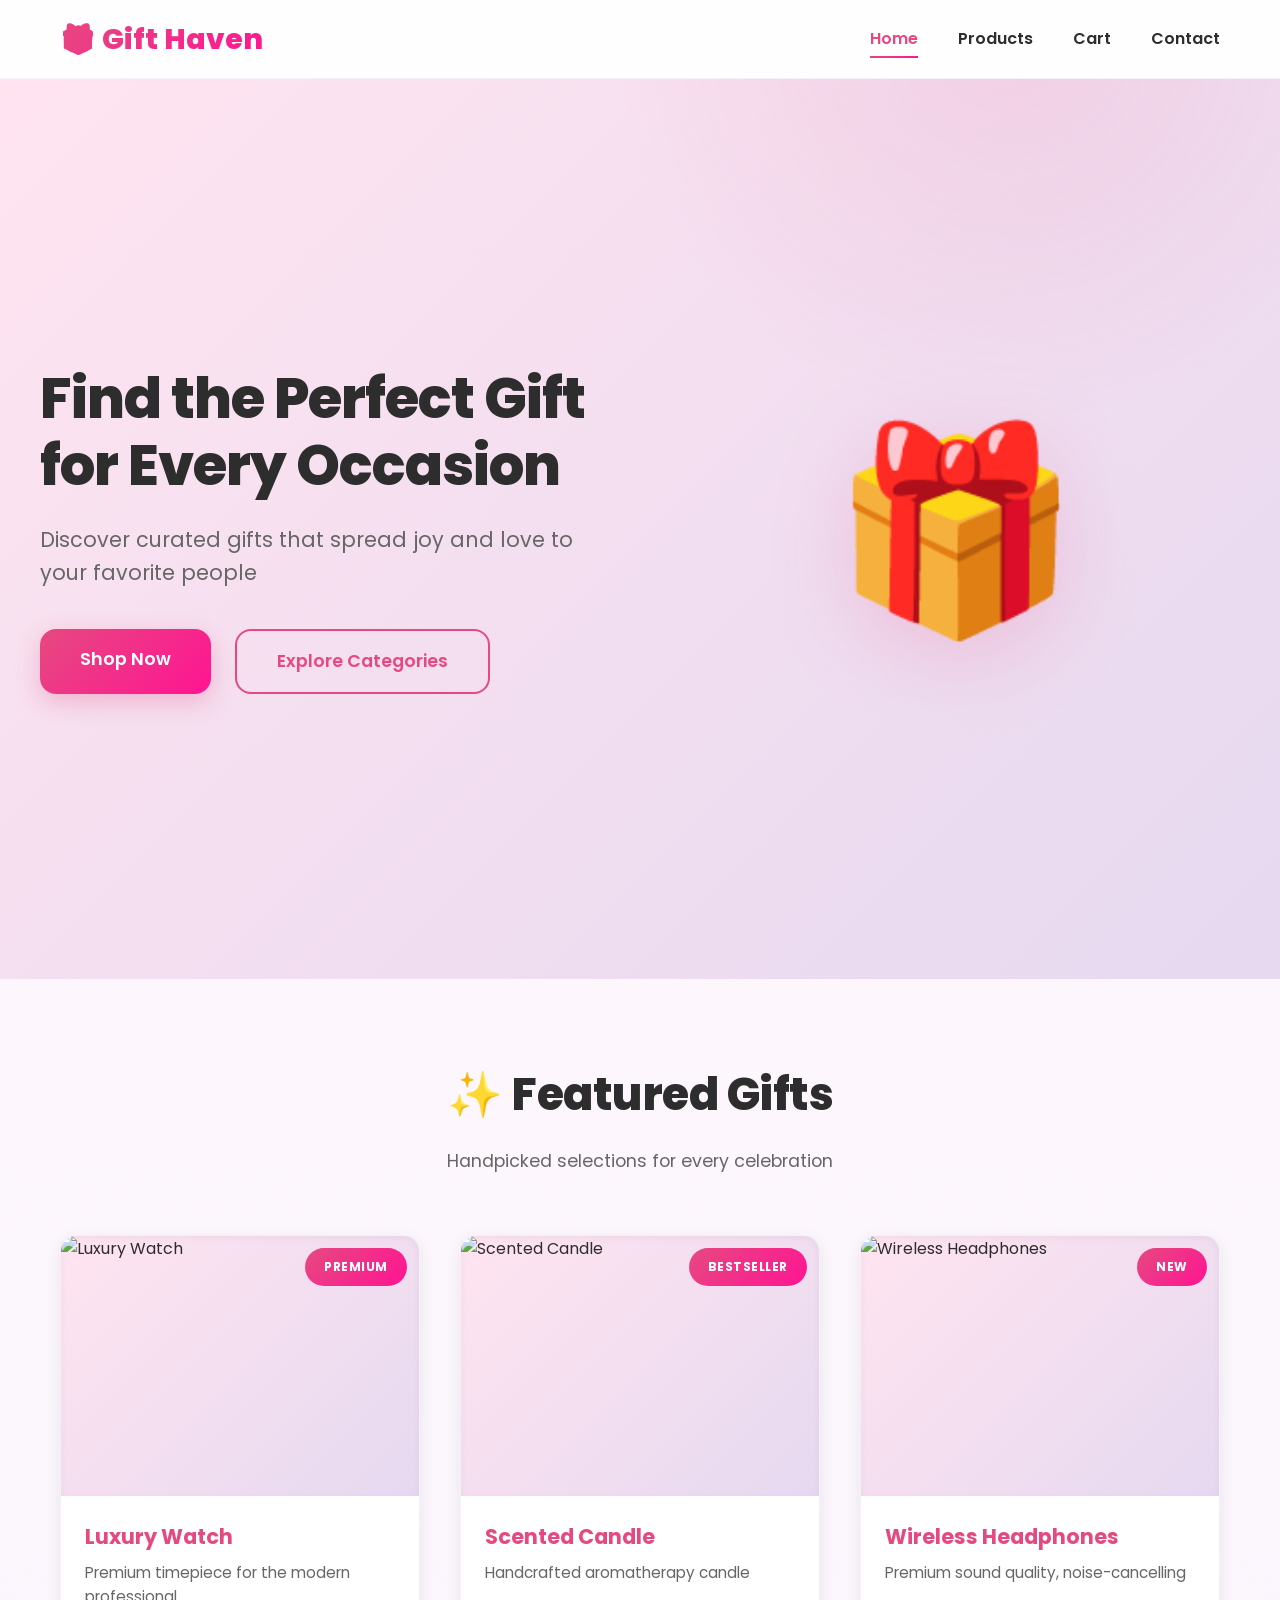
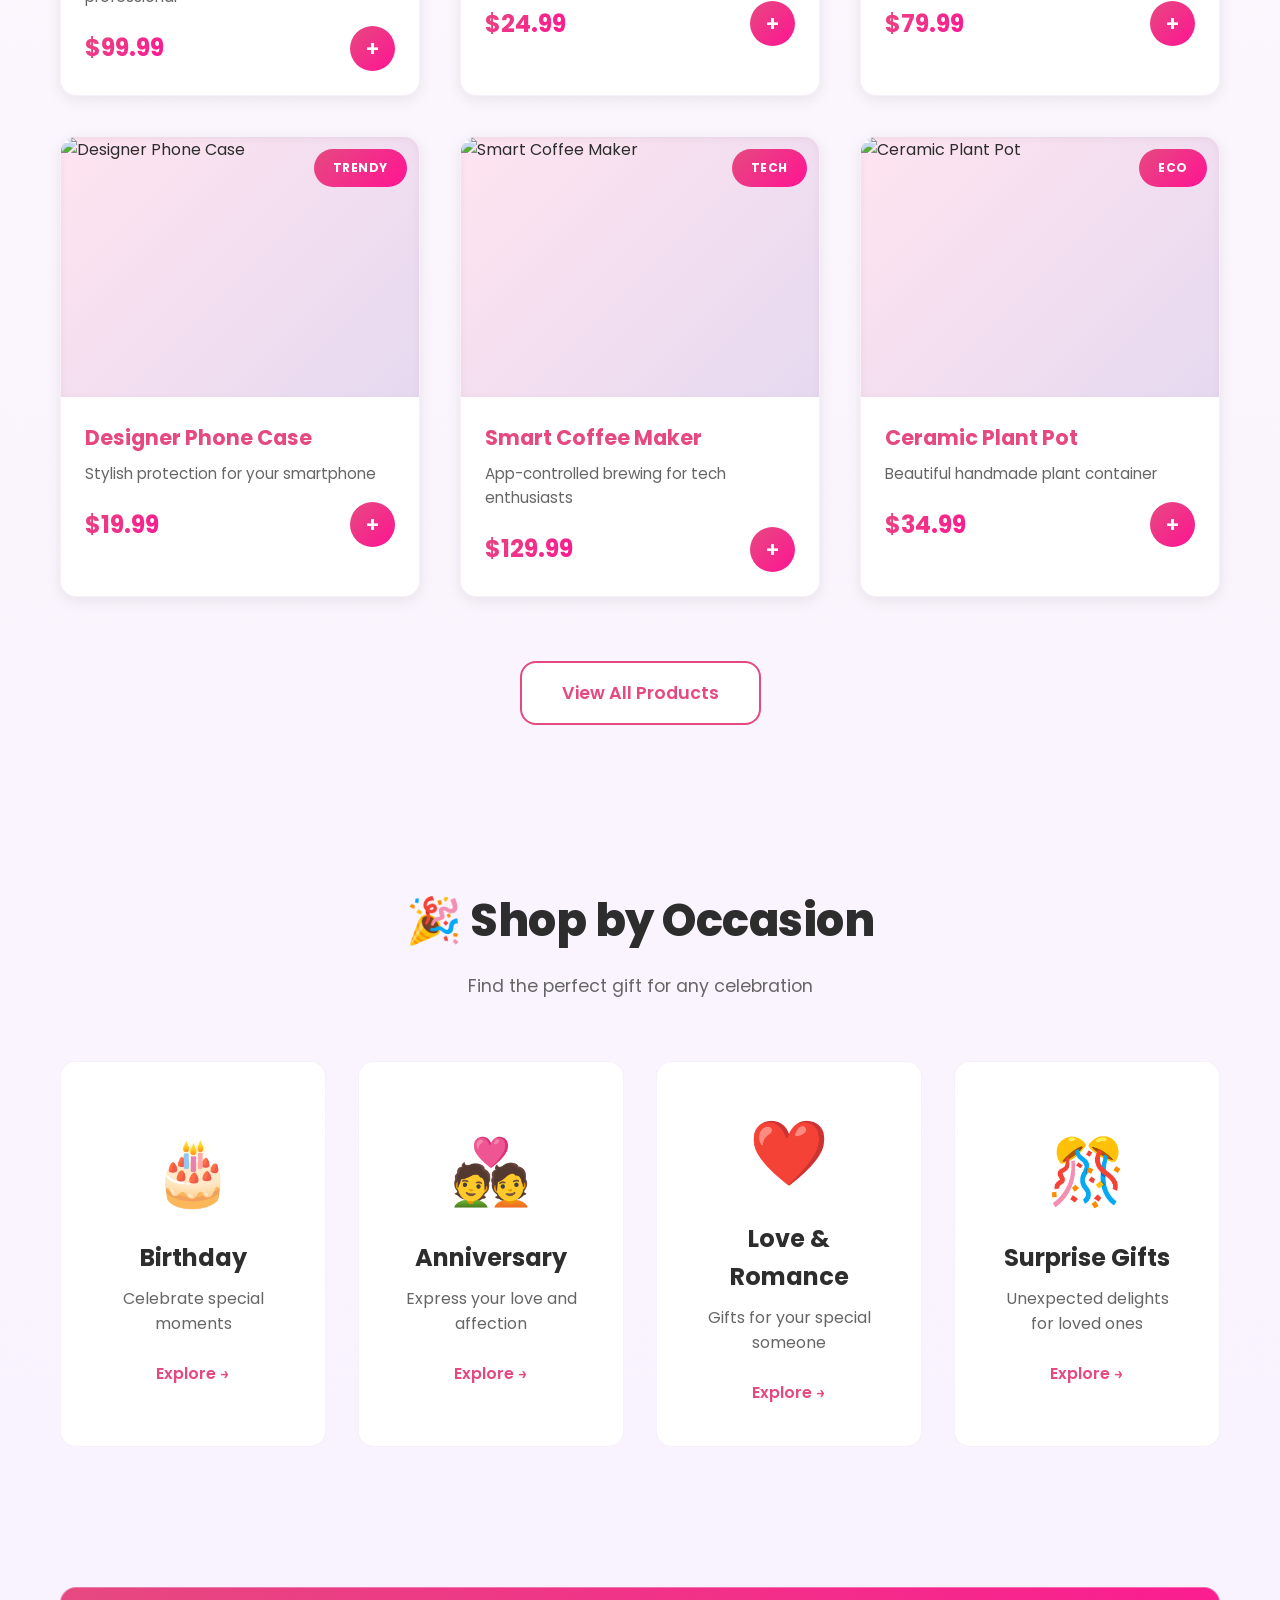
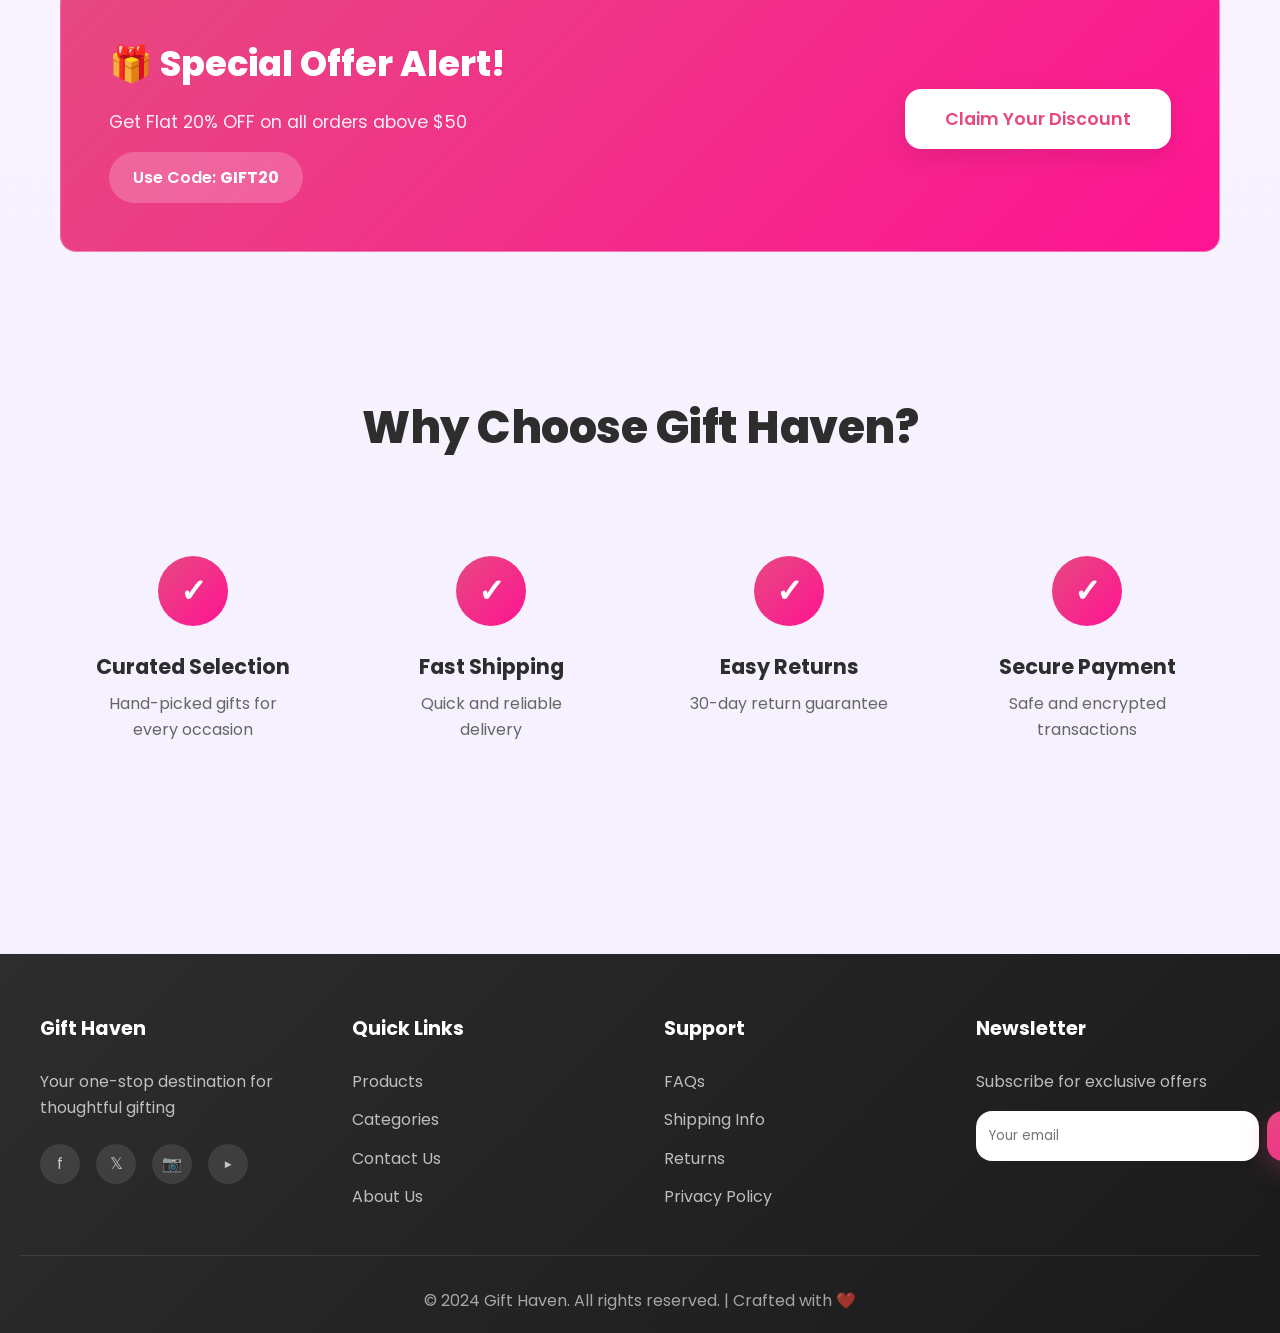
==== commit f928b220: "Add high-quality product images and enhance image styling across all pages - Replace placeholder ima" ====
--- a/gift-haven/index.html
+++ b/gift-haven/index.html
@@ -59,7 +59,7 @@
             <!-- Product Card 1 -->
             <div class="product-card glass-effect" data-aos="fade-up">
                 <div class="product-image">
-                    <img src="images/placeholder-1.jpg" alt="Luxury Watch">
+                    <img src="https://source.unsplash.com/400x400/?watch,luxury" alt="Luxury Watch">
                     <div class="product-badge">Premium</div>
                 </div>
                 <div class="product-info">
@@ -77,7 +77,7 @@
             <!-- Product Card 2 -->
             <div class="product-card glass-effect" data-aos="fade-up" data-aos-delay="100">
                 <div class="product-image">
-                    <img src="images/placeholder-2.jpg" alt="Scented Candle">
+                    <img src="https://source.unsplash.com/400x400/?candle,aromatherapy" alt="Scented Candle">
                     <div class="product-badge">Bestseller</div>
                 </div>
                 <div class="product-info">
@@ -95,7 +95,7 @@
             <!-- Product Card 3 -->
             <div class="product-card glass-effect" data-aos="fade-up" data-aos-delay="200">
                 <div class="product-image">
-                    <img src="images/placeholder-3.jpg" alt="Wireless Headphones">
+                    <img src="https://source.unsplash.com/400x400/?headphones,wireless" alt="Wireless Headphones">
                     <div class="product-badge">New</div>
                 </div>
                 <div class="product-info">
@@ -113,7 +113,7 @@
             <!-- Product Card 4 -->
             <div class="product-card glass-effect" data-aos="fade-up" data-aos-delay="300">
                 <div class="product-image">
-                    <img src="images/placeholder-4.jpg" alt="Designer Phone Case">
+                    <img src="https://source.unsplash.com/400x400/?phone,case" alt="Designer Phone Case">
                     <div class="product-badge">Trendy</div>
                 </div>
                 <div class="product-info">
@@ -131,7 +131,7 @@
             <!-- Product Card 5 -->
             <div class="product-card glass-effect" data-aos="fade-up" data-aos-delay="400">
                 <div class="product-image">
-                    <img src="images/placeholder-5.jpg" alt="Smart Coffee Maker">
+                    <img src="https://source.unsplash.com/400x400/?coffee,maker" alt="Smart Coffee Maker">
                     <div class="product-badge">Tech</div>
                 </div>
                 <div class="product-info">
@@ -149,7 +149,7 @@
             <!-- Product Card 6 -->
             <div class="product-card glass-effect" data-aos="fade-up" data-aos-delay="500">
                 <div class="product-image">
-                    <img src="images/placeholder-6.jpg" alt="Ceramic Plant Pot">
+                    <img src="https://source.unsplash.com/400x400/?plant,pot" alt="Ceramic Plant Pot">
                     <div class="product-badge">Eco</div>
                 </div>
                 <div class="product-info">
@@ -179,7 +179,8 @@
 
         <div class="categories-grid">
             <!-- Birthday Category -->
-            <div class="category-card glass-effect" data-aos="fade-up">
+            <div class="category-card glass-effect" data-aos="fade-up"
+                style="background-image: url('https://source.unsplash.com/600x400/?birthday,party');">
                 <div class="category-icon">🎂</div>
                 <h3>Birthday</h3>
                 <p>Celebrate special moments</p>
@@ -187,7 +188,8 @@
             </div>
 
             <!-- Anniversary Category -->
-            <div class="category-card glass-effect" data-aos="fade-up" data-aos-delay="100">
+            <div class="category-card glass-effect" data-aos="fade-up" data-aos-delay="100"
+                style="background-image: url('https://source.unsplash.com/600x400/?anniversary,couple');">
                 <div class="category-icon">💑</div>
                 <h3>Anniversary</h3>
                 <p>Express your love and affection</p>
@@ -195,7 +197,8 @@
             </div>
 
             <!-- Love & Romance Category -->
-            <div class="category-card glass-effect" data-aos="fade-up" data-aos-delay="200">
+            <div class="category-card glass-effect" data-aos="fade-up" data-aos-delay="200"
+                style="background-image: url('https://source.unsplash.com/600x400/?love,romance,flowers');">
                 <div class="category-icon">❤️</div>
                 <h3>Love & Romance</h3>
                 <p>Gifts for your special someone</p>
@@ -203,7 +206,8 @@
             </div>
 
             <!-- Surprise & Celebration Category -->
-            <div class="category-card glass-effect" data-aos="fade-up" data-aos-delay="300">
+            <div class="category-card glass-effect" data-aos="fade-up" data-aos-delay="300"
+                style="background-image: url('https://source.unsplash.com/600x400/?celebration,gift,surprise');">
                 <div class="category-icon">🎊</div>
                 <h3>Surprise Gifts</h3>
                 <p>Unexpected delights for loved ones</p>
--- a/gift-haven/css/style.css
+++ b/gift-haven/css/style.css
@@ -415,17 +415,41 @@
     height: 250px;
     overflow: hidden;
     background: linear-gradient(135deg, #ffe4f0 0%, #e6d9f0 100%);
+    border-radius: 12px 12px 0 0;
+    display: flex;
+    align-items: center;
+    justify-content: center;
+    box-shadow: inset 0 2px 8px rgba(0, 0, 0, 0.05);
 }
 
 .product-image img {
     width: 100%;
     height: 100%;
     object-fit: cover;
-    transition: transform 0.3s ease;
+    object-position: center;
+    transition: transform 0.4s cubic-bezier(0.4, 0, 0.2, 1);
+    will-change: transform;
 }
 
 .product-card:hover .product-image img {
-    transform: scale(1.05);
+    transform: scale(1.08) perspective(1000px) rotateY(1deg);
+}
+
+.product-image::before {
+    content: '';
+    position: absolute;
+    top: 0;
+    left: 0;
+    right: 0;
+    bottom: 0;
+    background: rgba(230, 73, 128, 0);
+    transition: background 0.3s ease;
+    pointer-events: none;
+    z-index: 1;
+}
+
+.product-card:hover .product-image::before {
+    background: rgba(230, 73, 128, 0.05);
 }
 
 .product-badge {
@@ -498,17 +522,52 @@
     cursor: pointer;
     transition: all 0.3s ease;
     animation: fadeInUp 0.6s ease-out backwards;
+    position: relative;
+    min-height: 300px;
+    display: flex;
+    flex-direction: column;
+    align-items: center;
+    justify-content: center;
+    background-size: cover;
+    background-position: center;
+    overflow: hidden;
+    border-radius: var(--border-radius);
+}
+
+.category-card::before {
+    content: '';
+    position: absolute;
+    top: 0;
+    left: 0;
+    right: 0;
+    bottom: 0;
+    background: rgba(255, 255, 255, 0.95);
+    backdrop-filter: blur(5px);
+    transition: all 0.3s ease;
+    z-index: 1;
+}
+
+.category-card:hover::before {
+    background: rgba(255, 255, 255, 0.85);
+    backdrop-filter: blur(8px);
 }
 
 .category-card:hover {
     transform: translateY(-8px);
-    box-shadow: 0 20px 40px rgba(230, 73, 128, 0.15);
+    box-shadow: 0 20px 50px rgba(230, 73, 128, 0.2);
 }
 
 .category-icon {
     font-size: 4rem;
     margin-bottom: 1rem;
     animation: float 3s ease-in-out infinite;
+    position: relative;
+    z-index: 2;
+    transition: transform 0.3s ease;
+}
+
+.category-card:hover .category-icon {
+    transform: scale(1.1) rotateZ(5deg);
 }
 
 .category-card h3 {
@@ -516,11 +575,15 @@
     font-weight: 700;
     color: var(--dark-text);
     margin-bottom: 0.5rem;
+    position: relative;
+    z-index: 2;
 }
 
 .category-card p {
     color: var(--light-text);
     margin-bottom: 1.5rem;
+    position: relative;
+    z-index: 2;
 }
 
 .category-link {
@@ -528,10 +591,13 @@
     text-decoration: none;
     font-weight: 600;
     transition: all 0.3s ease;
+    position: relative;
+    z-index: 2;
 }
 
 .category-link:hover {
     color: var(--secondary-color);
+    transform: translateX(3px);
 }
 
 /* ================================
